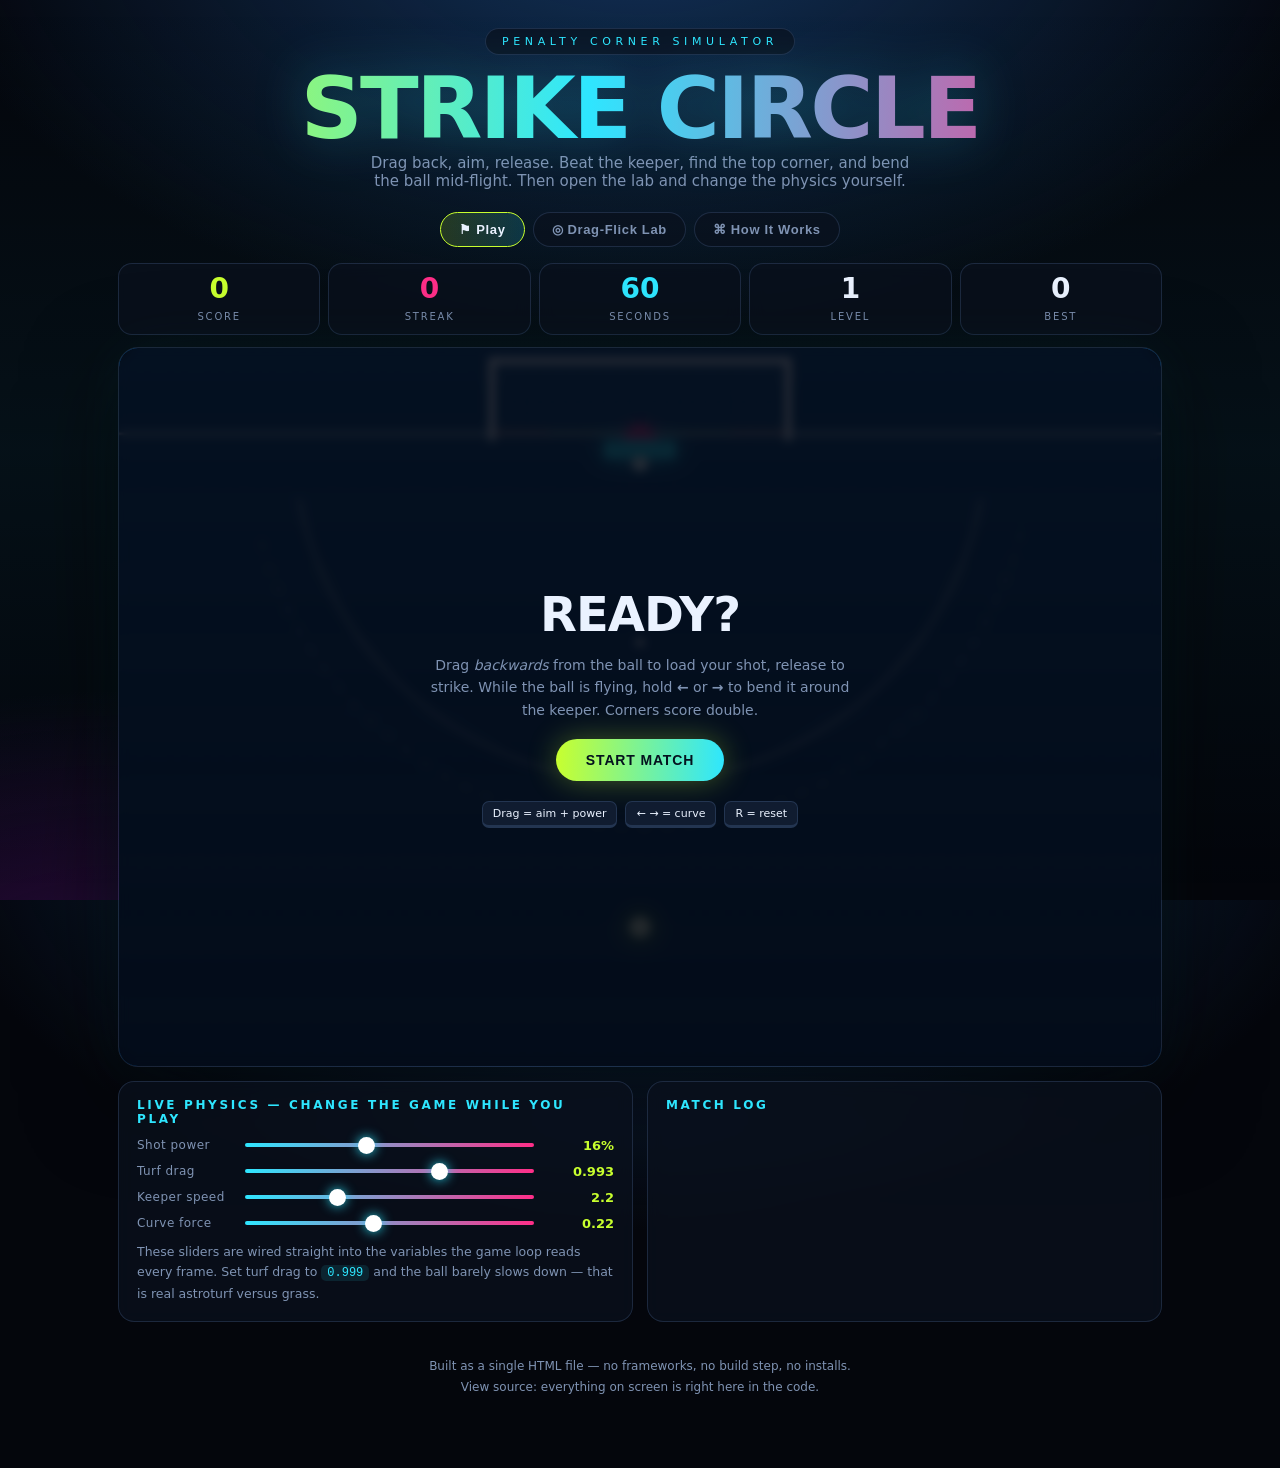
==== demos/field-hockey.html @ 07bc1e22 "Add Strike Circle: interactive field hockey demo (single HTML file) A self-contained, dependency-fre" ====
<!DOCTYPE html>
<html lang="en-ZA">
<head>
<meta charset="utf-8" />
<meta name="viewport" content="width=device-width, initial-scale=1" />
<title>STRIKE CIRCLE — Field Hockey Lab</title>
<style>
/* ============================================================
   STRIKE CIRCLE — a single-file field hockey game + physics lab
   Everything (HTML / CSS / JavaScript) lives in this one file.
   Read the comments top to bottom — they explain how it works.
   ============================================================ */

:root{
  --bg:#04060c;
  --turf1:#0a2f52;
  --turf2:#0e4a7d;
  --line:rgba(255,255,255,.85);
  --lime:#c8ff2e;
  --magenta:#ff2e88;
  --cyan:#2ee6ff;
  --ink:#eaf2ff;
  --muted:#7f93b3;
  --panel:rgba(10,17,30,.72);
  --edge:rgba(140,180,255,.16);
}

*{box-sizing:border-box;margin:0;padding:0}
html,body{height:100%}
body{
  background:
    radial-gradient(1200px 700px at 50% -10%, #12325a 0%, transparent 60%),
    radial-gradient(900px 500px at 10% 110%, #2a0b3d 0%, transparent 60%),
    var(--bg);
  color:var(--ink);
  font-family:"Segoe UI",system-ui,-apple-system,Inter,Roboto,sans-serif;
  min-height:100%;
  overflow-x:hidden;
}

/* animated scanning glow across the whole page */
body::before{
  content:"";position:fixed;inset:0;pointer-events:none;z-index:0;
  background:linear-gradient(180deg,transparent 0%,rgba(46,230,255,.05) 50%,transparent 100%);
  animation:sweep 9s linear infinite;
}
@keyframes sweep{0%{transform:translateY(-100%)}100%{transform:translateY(100%)}}

.wrap{position:relative;z-index:1;max-width:1080px;margin:0 auto;padding:28px 18px 70px}

/* ---------- header ---------- */
header{text-align:center;margin-bottom:22px}
.kicker{
  font-size:11px;letter-spacing:.42em;text-transform:uppercase;color:var(--cyan);
  border:1px solid var(--edge);border-radius:99px;padding:6px 16px;display:inline-block;
  background:var(--panel);backdrop-filter:blur(6px);
}
h1{
  font-size:clamp(38px,9vw,86px);line-height:.92;margin:14px 0 6px;
  font-weight:900;letter-spacing:-.03em;
  background:linear-gradient(92deg,var(--lime),var(--cyan) 45%,var(--magenta));
  -webkit-background-clip:text;background-clip:text;color:transparent;
  filter:drop-shadow(0 0 26px rgba(46,230,255,.28));
}
.sub{color:var(--muted);font-size:15px;max-width:560px;margin:0 auto}

/* ---------- tabs ---------- */
nav{display:flex;gap:8px;justify-content:center;margin:22px 0 16px;flex-wrap:wrap}
.tab{
  background:var(--panel);border:1px solid var(--edge);color:var(--muted);
  padding:9px 18px;border-radius:99px;cursor:pointer;font-size:13px;font-weight:600;
  letter-spacing:.05em;transition:.18s;
}
.tab:hover{color:var(--ink);border-color:rgba(46,230,255,.4)}
.tab.on{background:linear-gradient(92deg,rgba(200,255,46,.16),rgba(46,230,255,.16));color:var(--ink);border-color:var(--lime)}
section.view{display:none;animation:fade .35s ease}
section.view.on{display:block}
@keyframes fade{from{opacity:0;transform:translateY(10px)}to{opacity:1;transform:none}}

/* ---------- HUD ---------- */
.hud{display:grid;grid-template-columns:repeat(5,1fr);gap:8px;margin-bottom:12px}
.stat{
  background:var(--panel);border:1px solid var(--edge);border-radius:14px;
  padding:10px 12px;text-align:center;backdrop-filter:blur(8px);
}
.stat b{display:block;font-size:clamp(18px,4vw,28px);font-weight:800;line-height:1.1}
.stat span{font-size:10px;letter-spacing:.18em;text-transform:uppercase;color:var(--muted)}
#score b{color:var(--lime)} #streak b{color:var(--magenta)} #clock b{color:var(--cyan)}

/* ---------- stage ---------- */
.stage{position:relative;border-radius:20px;overflow:hidden;border:1px solid var(--edge);
  box-shadow:0 30px 90px rgba(0,0,0,.65), 0 0 60px rgba(46,230,255,.06)}
canvas{display:block;width:100%;height:auto;background:#07203a;touch-action:none}

.overlay{
  position:absolute;inset:0;display:flex;flex-direction:column;align-items:center;justify-content:center;
  background:rgba(3,8,18,.86);backdrop-filter:blur(5px);text-align:center;padding:24px;gap:12px;
}
.overlay.hide{display:none}
.overlay h2{font-size:clamp(26px,6vw,48px);font-weight:900;letter-spacing:-.02em}
.overlay p{color:var(--muted);max-width:440px;font-size:14px;line-height:1.6}
.btn{
  margin-top:6px;background:linear-gradient(92deg,var(--lime),var(--cyan));color:#04121e;border:0;
  padding:13px 30px;border-radius:99px;font-weight:800;letter-spacing:.06em;cursor:pointer;font-size:14px;
  box-shadow:0 0 30px rgba(200,255,46,.3);transition:.18s;
}
.btn:hover{transform:translateY(-2px) scale(1.03)}
.keys{display:flex;gap:8px;flex-wrap:wrap;justify-content:center;margin-top:8px}
kbd{background:#101c30;border:1px solid var(--edge);border-bottom-width:3px;border-radius:7px;
  padding:5px 10px;font-size:11px;color:var(--ink);font-family:inherit}

/* ---------- sliders / lab ---------- */
.grid2{display:grid;grid-template-columns:1fr 1fr;gap:14px;margin-top:14px}
@media(max-width:760px){.grid2{grid-template-columns:1fr}.hud{grid-template-columns:repeat(3,1fr)}}
.card{background:var(--panel);border:1px solid var(--edge);border-radius:16px;padding:16px 18px;backdrop-filter:blur(8px)}
.card h3{font-size:12px;letter-spacing:.22em;text-transform:uppercase;color:var(--cyan);margin-bottom:12px}
.row{display:flex;align-items:center;gap:12px;margin:11px 0}
.row label{flex:0 0 96px;font-size:12px;color:var(--muted);letter-spacing:.04em}
.row output{flex:0 0 68px;text-align:right;font-weight:700;font-size:13px;color:var(--lime);font-variant-numeric:tabular-nums}
input[type=range]{flex:1;-webkit-appearance:none;appearance:none;height:4px;border-radius:99px;
  background:linear-gradient(90deg,var(--cyan),var(--magenta));outline:none}
input[type=range]::-webkit-slider-thumb{-webkit-appearance:none;width:17px;height:17px;border-radius:50%;
  background:#fff;cursor:pointer;box-shadow:0 0 12px rgba(46,230,255,.9)}
input[type=range]::-moz-range-thumb{width:17px;height:17px;border:0;border-radius:50%;background:#fff;cursor:pointer}
.readout{display:grid;grid-template-columns:1fr 1fr;gap:10px;margin-top:8px}
.readout div{background:rgba(255,255,255,.03);border-radius:10px;padding:9px 12px}
.readout small{display:block;font-size:10px;letter-spacing:.16em;text-transform:uppercase;color:var(--muted)}
.readout strong{font-size:19px;font-weight:800}
.note{font-size:12.5px;color:var(--muted);line-height:1.65;margin-top:10px}
code{background:rgba(46,230,255,.1);color:var(--cyan);padding:1px 6px;border-radius:5px;font-size:12px}
footer{text-align:center;color:var(--muted);font-size:12px;margin-top:34px;line-height:1.8}
</style>
</head>
<body>
<div class="wrap">

  <header>
    <div class="kicker">Penalty Corner Simulator</div>
    <h1>STRIKE&nbsp;CIRCLE</h1>
    <p class="sub">Drag back, aim, release. Beat the keeper, find the top corner, and bend the ball mid-flight. Then open the lab and change the physics yourself.</p>
  </header>

  <nav>
    <button class="tab on" data-view="game">⚑ Play</button>
    <button class="tab" data-view="lab">◎ Drag-Flick Lab</button>
    <button class="tab" data-view="code">⌘ How It Works</button>
  </nav>

  <!-- ============ VIEW 1: THE GAME ============ -->
  <section class="view on" id="view-game">
    <div class="hud">
      <div class="stat" id="score"><b>0</b><span>Score</span></div>
      <div class="stat" id="streak"><b>0</b><span>Streak</span></div>
      <div class="stat" id="clock"><b>60</b><span>Seconds</span></div>
      <div class="stat" id="level"><b>1</b><span>Level</span></div>
      <div class="stat" id="best"><b>0</b><span>Best</span></div>
    </div>

    <div class="stage">
      <canvas id="game" width="900" height="620"></canvas>
      <div class="overlay" id="ovl">
        <h2 id="ovlTitle">READY?</h2>
        <p id="ovlText">Drag <em>backwards</em> from the ball to load your shot, release to strike. While the ball is flying, hold <b>←</b> or <b>→</b> to bend it around the keeper. Corners score double.</p>
        <button class="btn" id="startBtn">START MATCH</button>
        <div class="keys">
          <kbd>Drag = aim + power</kbd><kbd>← →  = curve</kbd><kbd>R = reset</kbd>
        </div>
      </div>
    </div>

    <div class="grid2">
      <div class="card">
        <h3>Live Physics — change the game while you play</h3>
        <div class="row"><label>Shot power</label><input type="range" id="sPower" min="0.06" max="0.30" step="0.01" value="0.16"><output id="oPower"></output></div>
        <div class="row"><label>Turf drag</label><input type="range" id="sFric" min="0.980" max="0.999" step="0.001" value="0.993"><output id="oFric"></output></div>
        <div class="row"><label>Keeper speed</label><input type="range" id="sKeeper" min="0.5" max="6" step="0.1" value="2.2"><output id="oKeeper"></output></div>
        <div class="row"><label>Curve force</label><input type="range" id="sCurve" min="0" max="0.5" step="0.02" value="0.22"><output id="oCurve"></output></div>
        <p class="note">These sliders are wired straight into the variables the game loop reads every frame. Set turf drag to <code>0.999</code> and the ball barely slows down — that is real astroturf versus grass.</p>
      </div>
      <div class="card">
        <h3>Match Log</h3>
        <div id="log" style="font-size:12.5px;line-height:1.9;color:var(--muted);min-height:150px"></div>
      </div>
    </div>
  </section>

  <!-- ============ VIEW 2: THE LAB ============ -->
  <section class="view" id="view-lab">
    <div class="stage">
      <canvas id="lab" width="900" height="480"></canvas>
    </div>
    <div class="grid2">
      <div class="card">
        <h3>Drag-flick inputs</h3>
        <div class="row"><label>Launch speed</label><input type="range" id="lSpeed" min="4" max="26" step="0.5" value="15"><output id="oSpeed"></output></div>
        <div class="row"><label>Aim angle</label><input type="range" id="lAngle" min="-38" max="38" step="1" value="-8"><output id="oAngle"></output></div>
        <div class="row"><label>Side spin</label><input type="range" id="lSpin" min="-0.35" max="0.35" step="0.01" value="0.12"><output id="oSpin"></output></div>
        <div class="row"><label>Lift</label><input type="range" id="lLift" min="0" max="100" step="1" value="55"><output id="oLift"></output></div>
        <p class="note">Spin creates the <b>Magnus effect</b>: a sideways force that grows with speed, which is why the ball bends late rather than early. The dotted line is the path the code predicts, one physics step at a time.</p>
      </div>
      <div class="card">
        <h3>Predicted outcome</h3>
        <div class="readout">
          <div><small>Ball speed</small><strong id="rKmh">—</strong></div>
          <div><small>Time to line</small><strong id="rTime">—</strong></div>
          <div><small>Bend</small><strong id="rBend">—</strong></div>
          <div><small>Verdict</small><strong id="rVerdict">—</strong></div>
        </div>
        <p class="note">Aim for the corners at pace: the keeper covers the middle, so the maths that beats them is <em>speed × distance from the keeper's reach</em>, not power alone.</p>
      </div>
    </div>
  </section>

  <!-- ============ VIEW 3: EXPLAINER ============ -->
  <section class="view" id="view-code">
    <div class="grid2">
      <div class="card">
        <h3>The game loop</h3>
        <p class="note">Every game is the same three steps, sixty times a second:<br><br>
        <code>1. read input</code> — where is the mouse, which keys are down<br>
        <code>2. update</code> — move the ball, move the keeper, check collisions<br>
        <code>3. draw</code> — wipe the canvas and paint everything in its new position<br><br>
        <code>requestAnimationFrame(loop)</code> at the bottom of the function asks the browser to run it again on the next screen refresh. That single line is what makes it a game rather than a picture.</p>
      </div>
      <div class="card">
        <h3>How the ball moves</h3>
        <p class="note">The ball stores a position (<code>x, y</code>) and a velocity (<code>vx, vy</code>). Each frame:<br><br>
        <code>x += vx</code> and <code>y += vy</code> move it,<br>
        <code>vx *= friction</code> slows it down,<br>
        <code>vx += curve</code> bends it while you hold an arrow key.<br><br>
        That is genuinely all of it. Real physics engines are this same idea repeated with more forces.</p>
      </div>
      <div class="card">
        <h3>Collisions, cheaply</h3>
        <p class="note">The keeper is a rectangle, the ball is a circle. To test a hit, find the closest point on the rectangle to the ball's centre, then check whether it is nearer than the ball's radius. Two lines of <code>Math.max</code>/<code>Math.min</code> and one distance check — no library required.</p>
      </div>
      <div class="card">
        <h3>Make it yours</h3>
        <p class="note">Open this file in any editor and hunt for the <code>CFG</code> object near the top of the script. Change <code>GOAL_W</code> to widen the goal, add a third defender in <code>spawnDefenders()</code>, or set <code>shake</code> higher on a goal for more drama. Save, refresh, see what breaks — breaking it and fixing it is the whole job.</p>
      </div>
    </div>
  </section>

  <footer>
    Built as a single HTML file — no frameworks, no build step, no installs.<br>
    View source: everything on screen is right here in the code.
  </footer>
</div>

<script>
/* ================================================================
   SECTION 0 — Tabs
   ================================================================ */
document.querySelectorAll('.tab').forEach(function(t){
  t.addEventListener('click', function(){
    document.querySelectorAll('.tab').forEach(function(x){x.classList.remove('on');});
    document.querySelectorAll('.view').forEach(function(x){x.classList.remove('on');});
    t.classList.add('on');
    document.getElementById('view-' + t.dataset.view).classList.add('on');
  });
});

/* ================================================================
   SECTION 1 — Sound. Tiny WebAudio helpers, no files needed.
   ================================================================ */
var AC = null;
function audio(){ if(!AC){ AC = new (window.AudioContext||window.webkitAudioContext)(); } return AC; }
function tone(freq, dur, type, vol){
  try{
    var c = audio(), o = c.createOscillator(), g = c.createGain();
    o.type = type || 'sine'; o.frequency.value = freq;
    g.gain.setValueAtTime(vol || 0.14, c.currentTime);
    g.gain.exponentialRampToValueAtTime(0.001, c.currentTime + dur);
    o.connect(g); g.connect(c.destination); o.start(); o.stop(c.currentTime + dur);
  }catch(e){}
}
function noise(dur, vol){
  try{
    var c = audio(), n = c.sampleRate * dur, buf = c.createBuffer(1, n, c.sampleRate), d = buf.getChannelData(0);
    for(var i=0;i<n;i++){ d[i] = (Math.random()*2-1) * (1 - i/n); }
    var s = c.createBufferSource(); s.buffer = buf;
    var g = c.createGain(); g.gain.value = vol || 0.2;
    s.connect(g); g.connect(c.destination); s.start();
  }catch(e){}
}
function sfxHit(){ tone(220, .09, 'square', .10); noise(.06, .12); }
function sfxGoal(){ tone(660,.09,'square',.12); setTimeout(function(){tone(880,.10,'square',.12);},80);
                    setTimeout(function(){tone(1320,.28,'sawtooth',.10);},170); noise(.7,.10); }
function sfxSave(){ tone(110,.22,'sawtooth',.14); noise(.15,.16); }

/* ================================================================
   SECTION 2 — The game
   ================================================================ */
var cv  = document.getElementById('game');
var ctx = cv.getContext('2d');
var W = cv.width, H = cv.height;

// CFG holds every "magic number". Tweak these to change the feel.
var CFG = {
  GOAL_W: 250,        // width of the goal mouth in pixels
  GOAL_Y: 74,         // how far down the canvas the goal line sits
  BALL_R: 9,
  POWER: 0.16,        // drag distance -> speed multiplier
  FRICTION: 0.993,    // 1 = ice, 0.9 = deep mud
  KEEPER_SPEED: 2.2,
  CURVE: 0.22,        // sideways force per frame while an arrow is held
  MAX_PULL: 190,      // longest useful drag
  SPOT: {x: 450, y: 500}
};

var goalL = W/2 - CFG.GOAL_W/2;
var goalR = W/2 + CFG.GOAL_W/2;

var ball, keeper, defenders, particles, trail;
var score = 0, streak = 0, best = 0, level = 1, goals = 0, shots = 0;
var timeLeft = 60, running = false, dragging = false, aim = {x:0,y:0};
var shake = 0, flash = 0, resolving = false, curveLeft = 0;
var keys = {};

try{ best = parseInt(localStorage.getItem('strikeCircleBest') || '0', 10) || 0; }catch(e){ best = 0; }
document.querySelector('#best b').textContent = best;

function resetBall(){
  ball = { x: CFG.SPOT.x, y: CFG.SPOT.y, vx: 0, vy: 0, live: false };
  curveLeft = 100;              // "curve fuel" — one bend per shot
  trail = [];
  resolving = false;
  if(typeof spawnDefenders === 'function'){ spawnDefenders(); }  // send the runners back to the line
}

function spawnDefenders(){
  // one runner per level, capped at four, starting on the goal line
  defenders = [];
  var n = Math.min(1 + Math.floor((level - 1) / 2), 4);
  for(var i = 0; i < n; i++){
    var t = (i + 1) / (n + 1);
    defenders.push({ x: goalL + (goalR - goalL) * t, y: CFG.GOAL_Y + 6, r: 13, speed: 1.5 + level * 0.25 });
  }
}

function newGame(){
  score = 0; streak = 0; level = 1; goals = 0; shots = 0; timeLeft = 60;
  running = true;
  keeper = { x: W/2, y: CFG.GOAL_Y + 14, w: 62, h: 15, dir: 1 };
  spawnDefenders(); resetBall(); particles = [];
  document.getElementById('log').innerHTML = '';
  document.getElementById('ovl').classList.add('hide');
  updateHUD();
}

function updateHUD(){
  document.querySelector('#score b').textContent  = score;
  document.querySelector('#streak b').textContent = streak;
  document.querySelector('#clock b').textContent  = Math.max(0, Math.ceil(timeLeft));
  document.querySelector('#level b').textContent  = level;
  document.querySelector('#best b').textContent   = best;
}

function log(msg, colour){
  var el = document.getElementById('log');
  var line = document.createElement('div');
  line.innerHTML = '<span style="color:' + colour + '">&#9679;</span> ' + msg;
  el.prepend(line);
  while(el.children.length > 8){ el.removeChild(el.lastChild); }
}

/* ---------- input: pointer (mouse + touch) ---------- */
function pointerPos(e){
  var r = cv.getBoundingClientRect();
  return { x: (e.clientX - r.left) * (W / r.width), y: (e.clientY - r.top) * (H / r.height) };
}
cv.addEventListener('pointerdown', function(e){
  if(!running || ball.live || resolving) return;
  var p = pointerPos(e);
  if(Math.hypot(p.x - ball.x, p.y - ball.y) < 120){ dragging = true; aim = p; cv.setPointerCapture(e.pointerId); }
});
cv.addEventListener('pointermove', function(e){ if(dragging){ aim = pointerPos(e); } });
cv.addEventListener('pointerup', function(){
  if(!dragging) return;
  dragging = false;
  // slingshot: pull back from the ball, the shot fires the opposite way
  var dx = ball.x - aim.x, dy = ball.y - aim.y;
  var dist = Math.min(Math.hypot(dx, dy), CFG.MAX_PULL);
  if(dist < 14) return;                      // ignore a nervous tap
  var a = Math.atan2(dy, dx);
  ball.vx = Math.cos(a) * dist * CFG.POWER * 6;
  ball.vy = Math.sin(a) * dist * CFG.POWER * 6;
  ball.live = true; shots++;
  sfxHit();
});
window.addEventListener('keydown', function(e){
  keys[e.key] = true;
  if(e.key === 'r' || e.key === 'R'){ if(running){ resetBall(); } }
  if(e.key === ' ' ){ e.preventDefault(); }
});
window.addEventListener('keyup', function(e){ keys[e.key] = false; });

/* ---------- outcomes ---------- */
function burst(x, y, colour, n){
  for(var i = 0; i < n; i++){
    var a = Math.random() * Math.PI * 2, s = Math.random() * 7 + 1.5;
    particles.push({ x:x, y:y, vx:Math.cos(a)*s, vy:Math.sin(a)*s, life:1, c:colour });
  }
}

function scoreGoal(){
  resolving = true;
  var corner = (ball.x < goalL + 46 || ball.x > goalR - 46);
  streak++;
  var pts = (corner ? 200 : 100) * Math.min(streak, 5);
  score += pts; goals++;
  if(score > best){ best = score; try{ localStorage.setItem('strikeCircleBest', String(best)); }catch(e){} }
  if(goals % 3 === 0){ level++; spawnDefenders(); log('Level ' + level + ' — defence steps up', 'var(--cyan)'); }
  burst(ball.x, CFG.GOAL_Y, corner ? '#ff2e88' : '#c8ff2e', corner ? 90 : 55);
  shake = corner ? 22 : 13; flash = 1;
  sfxGoal();
  log((corner ? 'TOP BIN! ' : 'GOAL! ') + '+' + pts + (streak > 1 ? '  (x' + Math.min(streak,5) + ' streak)' : ''), 'var(--lime)');
  updateHUD();
  setTimeout(resetBall, 700);
}

function saved(who){
  resolving = true; streak = 0;
  burst(ball.x, ball.y, '#7f93b3', 22);
  shake = 7; sfxSave();
  log(who + ' — streak reset', 'var(--magenta)');
  updateHUD();
  setTimeout(resetBall, 600);
}

/* ---------- collision helper: circle vs rectangle ---------- */
function hitsRect(cx, cy, r, rx, ry, rw, rh){
  var nx = Math.max(rx, Math.min(cx, rx + rw));   // closest x on the rectangle
  var ny = Math.max(ry, Math.min(cy, ry + rh));   // closest y on the rectangle
  return Math.hypot(cx - nx, cy - ny) < r;
}

/* ---------- update: one physics step ---------- */
function update(dt){
  if(!running) return;

  timeLeft -= dt;
  if(timeLeft <= 0){ endGame(); return; }
  if(Math.abs(timeLeft * 10 % 10) < 1) updateHUD();

  // keeper slides toward the ball, but is never quite quick enough
  var target = ball.live ? ball.x : W/2 + Math.sin(Date.now()/700) * 60;
  target = Math.max(goalL + keeper.w/2, Math.min(goalR - keeper.w/2, target));
  var diff = target - keeper.x;
  keeper.x += Math.max(-CFG.KEEPER_SPEED, Math.min(CFG.KEEPER_SPEED, diff * 0.12 + Math.sign(diff) * 0.6));

  if(!ball.live) return;

  // curve: hold an arrow key while the ball is flying
  if(curveLeft > 0){
    if(keys.ArrowLeft || keys.a){  ball.vx -= CFG.CURVE; curveLeft -= 2.2; }
    if(keys.ArrowRight || keys.d){ ball.vx += CFG.CURVE; curveLeft -= 2.2; }
  }

  ball.x += ball.vx;
  ball.y += ball.vy;
  ball.vx *= CFG.FRICTION;
  ball.vy *= CFG.FRICTION;

  trail.push({x:ball.x, y:ball.y});
  if(trail.length > 26) trail.shift();

  // side walls bounce
  if(ball.x < CFG.BALL_R){ ball.x = CFG.BALL_R; ball.vx *= -0.7; }
  if(ball.x > W - CFG.BALL_R){ ball.x = W - CFG.BALL_R; ball.vx *= -0.7; }

  if(resolving) return;

  // defenders charge the ball
  for(var i = 0; i < defenders.length; i++){
    var d = defenders[i];
    var a = Math.atan2(ball.y - d.y, ball.x - d.x);
    d.x += Math.cos(a) * d.speed; d.y += Math.sin(a) * d.speed;
    if(Math.hypot(d.x - ball.x, d.y - ball.y) < d.r + CFG.BALL_R){ saved('Blocked by the runner'); return; }
  }

  // keeper save
  if(hitsRect(ball.x, ball.y, CFG.BALL_R, keeper.x - keeper.w/2, keeper.y - keeper.h/2, keeper.w, keeper.h)){
    saved('Keeper stands it up'); return;
  }

  // over the line?
  if(ball.y - CFG.BALL_R < CFG.GOAL_Y){
    if(ball.x > goalL && ball.x < goalR){ scoreGoal(); }
    else { saved('Wide of the post'); }
    return;
  }

  // ran out of legs, or dribbled off the bottom
  if(Math.hypot(ball.vx, ball.vy) < 0.35 || ball.y > H + 30){ saved('Shot ran out of pace'); }
}

function endGame(){
  running = false;
  var acc = shots ? Math.round(goals / shots * 100) : 0;
  document.getElementById('ovlTitle').textContent = 'FULL TIME — ' + score;
  document.getElementById('ovlText').innerHTML =
    goals + ' goals from ' + shots + ' shots (' + acc + '% conversion). Personal best: <b>' + best + '</b>.';
  document.getElementById('startBtn').textContent = 'PLAY AGAIN';
  document.getElementById('ovl').classList.remove('hide');
}

/* ---------- draw ---------- */
function drawField(){
  var g = ctx.createLinearGradient(0, 0, 0, H);
  g.addColorStop(0, '#0e4a7d'); g.addColorStop(1, '#082a4c');
  ctx.fillStyle = g; ctx.fillRect(0, 0, W, H);

  // mown stripes
  ctx.fillStyle = 'rgba(255,255,255,.022)';
  for(var y = 0; y < H; y += 62){ ctx.fillRect(0, y, W, 31); }

  ctx.strokeStyle = 'rgba(255,255,255,.75)'; ctx.lineWidth = 2.5;
  ctx.beginPath(); ctx.moveTo(0, CFG.GOAL_Y); ctx.lineTo(W, CFG.GOAL_Y); ctx.stroke();   // back line

  // the shooting circle (the "D")
  ctx.beginPath();
  ctx.arc(W/2, CFG.GOAL_Y, 300, 0.06 * Math.PI, 0.94 * Math.PI);
  ctx.setLineDash([]); ctx.lineWidth = 2; ctx.strokeStyle = 'rgba(255,255,255,.6)'; ctx.stroke();
  ctx.beginPath();
  ctx.arc(W/2, CFG.GOAL_Y, 340, 0.08 * Math.PI, 0.92 * Math.PI);
  ctx.setLineDash([9, 11]); ctx.strokeStyle = 'rgba(255,255,255,.32)'; ctx.stroke();
  ctx.setLineDash([]);

  // penalty spot
  ctx.fillStyle = 'rgba(255,255,255,.8)';
  ctx.beginPath(); ctx.arc(W/2, CFG.GOAL_Y + 180, 4, 0, 7); ctx.fill();
}

function drawGoal(){
  // net
  ctx.save();
  ctx.strokeStyle = 'rgba(220,240,255,.22)'; ctx.lineWidth = 1;
  for(var x = goalL; x <= goalR; x += 11){ ctx.beginPath(); ctx.moveTo(x, 8); ctx.lineTo(x, CFG.GOAL_Y); ctx.stroke(); }
  for(var y = 8; y <= CFG.GOAL_Y; y += 11){ ctx.beginPath(); ctx.moveTo(goalL, y); ctx.lineTo(goalR, y); ctx.stroke(); }
  ctx.restore();

  // corner bonus zones
  ctx.fillStyle = 'rgba(255,46,136,.16)';
  ctx.fillRect(goalL, CFG.GOAL_Y - 4, 46, 6);
  ctx.fillRect(goalR - 46, CFG.GOAL_Y - 4, 46, 6);

  // posts + backboard
  ctx.fillStyle = '#f2f7ff';
  ctx.fillRect(goalL - 6, 8, 6, CFG.GOAL_Y - 2);
  ctx.fillRect(goalR, 8, 6, CFG.GOAL_Y - 2);
  ctx.fillRect(goalL - 6, 8, (goalR - goalL) + 12, 6);
  ctx.fillStyle = 'rgba(200,255,46,.14)';
  ctx.fillRect(goalL, CFG.GOAL_Y - 3, goalR - goalL, 3);
}

function drawKeeper(){
  ctx.save();
  ctx.shadowColor = '#2ee6ff'; ctx.shadowBlur = 18;
  ctx.fillStyle = '#2ee6ff';
  ctx.fillRect(keeper.x - keeper.w/2, keeper.y - keeper.h/2, keeper.w, keeper.h);
  ctx.restore();
  ctx.fillStyle = '#dff9ff';
  ctx.beginPath(); ctx.arc(keeper.x, keeper.y + 12, 7, 0, 7); ctx.fill();
}

function drawDefenders(){
  for(var i = 0; i < defenders.length; i++){
    var d = defenders[i];
    ctx.save();
    ctx.shadowColor = '#ff2e88'; ctx.shadowBlur = 14;
    ctx.fillStyle = '#ff2e88';
    ctx.beginPath(); ctx.arc(d.x, d.y, d.r, 0, 7); ctx.fill();
    ctx.restore();
    ctx.strokeStyle = 'rgba(255,255,255,.55)'; ctx.lineWidth = 2;
    ctx.beginPath(); ctx.moveTo(d.x + 6, d.y + 4); ctx.lineTo(d.x + 15, d.y + 15); ctx.stroke();  // the stick
  }
}

function drawBall(){
  // motion trail
  for(var i = 0; i < trail.length; i++){
    var t = i / trail.length;
    ctx.fillStyle = 'rgba(200,255,46,' + (t * 0.4) + ')';
    ctx.beginPath(); ctx.arc(trail[i].x, trail[i].y, CFG.BALL_R * t * 0.9, 0, 7); ctx.fill();
  }
  ctx.save();
  ctx.shadowColor = '#c8ff2e'; ctx.shadowBlur = 22;
  ctx.fillStyle = '#f6ffd9';
  ctx.beginPath(); ctx.arc(ball.x, ball.y, CFG.BALL_R, 0, 7); ctx.fill();
  ctx.restore();
  ctx.strokeStyle = 'rgba(20,40,10,.5)'; ctx.lineWidth = 1.2;
  ctx.beginPath(); ctx.arc(ball.x, ball.y, CFG.BALL_R * .55, 0, 7); ctx.stroke();

  // curve fuel bar, drawn on the ball while it flies
  if(ball.live && curveLeft > 0){
    ctx.fillStyle = 'rgba(46,230,255,.85)';
    ctx.fillRect(ball.x - 16, ball.y + 15, 32 * (curveLeft/100), 3);
  }
}

function drawAim(){
  if(!dragging) return;
  var dx = ball.x - aim.x, dy = ball.y - aim.y;
  var dist = Math.min(Math.hypot(dx, dy), CFG.MAX_PULL);
  var a = Math.atan2(dy, dx);
  var power = dist / CFG.MAX_PULL;

  // predicted path — the same maths the update step will run
  var px = ball.x, py = ball.y;
  var pvx = Math.cos(a) * dist * CFG.POWER * 6, pvy = Math.sin(a) * dist * CFG.POWER * 6;
  ctx.setLineDash([2, 9]); ctx.lineWidth = 2.5;
  ctx.strokeStyle = 'rgba(255,255,255,' + (0.25 + power * 0.5) + ')';
  ctx.beginPath(); ctx.moveTo(px, py);
  for(var s = 0; s < 70; s++){
    px += pvx; py += pvy; pvx *= CFG.FRICTION; pvy *= CFG.FRICTION;
    ctx.lineTo(px, py);
    if(py < CFG.GOAL_Y) break;
  }
  ctx.stroke(); ctx.setLineDash([]);

  // the pull-back band
  ctx.strokeStyle = 'rgba(255,46,136,.85)'; ctx.lineWidth = 3;
  ctx.beginPath(); ctx.moveTo(ball.x, ball.y);
  ctx.lineTo(ball.x - Math.cos(a) * dist, ball.y - Math.sin(a) * dist); ctx.stroke();

  // power arc around the ball
  ctx.strokeStyle = power > .8 ? '#ff2e88' : '#c8ff2e'; ctx.lineWidth = 4;
  ctx.beginPath(); ctx.arc(ball.x, ball.y, 24, -Math.PI/2, -Math.PI/2 + power * Math.PI * 2); ctx.stroke();
}

function drawParticles(){
  for(var i = particles.length - 1; i >= 0; i--){
    var p = particles[i];
    p.x += p.vx; p.y += p.vy; p.vx *= .95; p.vy *= .95; p.life -= .022;
    if(p.life <= 0){ particles.splice(i, 1); continue; }
    ctx.globalAlpha = p.life; ctx.fillStyle = p.c;
    ctx.beginPath(); ctx.arc(p.x, p.y, 3.4 * p.life + 0.7, 0, 7); ctx.fill();
  }
  ctx.globalAlpha = 1;
}

/* ---------- the loop ---------- */
var last = performance.now();
function loop(now){
  var dt = Math.min((now - last) / 1000, 0.05);
  last = now;

  update(dt);

  ctx.save();
  if(shake > 0){ ctx.translate((Math.random()-.5)*shake, (Math.random()-.5)*shake); shake *= 0.88; if(shake < .3) shake = 0; }

  drawField(); drawGoal(); drawDefenders(); drawKeeper(); drawBall(); drawAim(); drawParticles();

  if(flash > 0){
    ctx.fillStyle = 'rgba(200,255,46,' + (flash * .28) + ')';
    ctx.fillRect(0, 0, W, H); flash -= .05;
  }
  ctx.restore();

  requestAnimationFrame(loop);
}

resetBall();
keeper = { x: W/2, y: CFG.GOAL_Y + 14, w: 62, h: 15, dir: 1 };
defenders = []; particles = []; spawnDefenders();
requestAnimationFrame(loop);

document.getElementById('startBtn').addEventListener('click', function(){ audio(); newGame(); });

/* ---------- live physics sliders ---------- */
function bind(id, out, key, fmt){
  var s = document.getElementById(id), o = document.getElementById(out);
  function sync(){ CFG[key] = parseFloat(s.value); o.textContent = fmt(s.value); }
  s.addEventListener('input', sync); sync();
}
bind('sPower','oPower','POWER',        function(v){ return (v*100).toFixed(0) + '%'; });
bind('sFric','oFric','FRICTION',       function(v){ return parseFloat(v).toFixed(3); });
bind('sKeeper','oKeeper','KEEPER_SPEED',function(v){ return parseFloat(v).toFixed(1); });
bind('sCurve','oCurve','CURVE',        function(v){ return parseFloat(v).toFixed(2); });

/* ================================================================
   SECTION 3 — The drag-flick lab (a pure physics sandbox)
   ================================================================ */
var lc = document.getElementById('lab'), lx = lc.getContext('2d');
var LW = lc.width, LH = lc.height;

function labDraw(){
  var speed = +document.getElementById('lSpeed').value;
  var angle = +document.getElementById('lAngle').value;
  var spin  = +document.getElementById('lSpin').value;
  var lift  = +document.getElementById('lLift').value;

  document.getElementById('oSpeed').textContent = speed.toFixed(1);
  document.getElementById('oAngle').textContent = angle + '°';
  document.getElementById('oSpin').textContent  = spin.toFixed(2);
  document.getElementById('oLift').textContent  = lift + '%';

  // background
  var g = lx.createLinearGradient(0, 0, 0, LH);
  g.addColorStop(0, '#0e4a7d'); g.addColorStop(1, '#071f38');
  lx.fillStyle = g; lx.fillRect(0, 0, LW, LH);
  lx.fillStyle = 'rgba(255,255,255,.02)';
  for(var y = 0; y < LH; y += 54){ lx.fillRect(0, y, LW, 27); }

  var gy = 70, gl = LW/2 - 130, gr = LW/2 + 130;
  lx.strokeStyle = 'rgba(255,255,255,.7)'; lx.lineWidth = 2;
  lx.beginPath(); lx.moveTo(0, gy); lx.lineTo(LW, gy); lx.stroke();
  lx.strokeStyle = 'rgba(220,240,255,.2)'; lx.lineWidth = 1;
  for(var x = gl; x <= gr; x += 11){ lx.beginPath(); lx.moveTo(x, 10); lx.lineTo(x, gy); lx.stroke(); }
  for(var yy = 10; yy <= gy; yy += 11){ lx.beginPath(); lx.moveTo(gl, yy); lx.lineTo(gr, yy); lx.stroke(); }
  lx.fillStyle = '#f2f7ff';
  lx.fillRect(gl - 6, 10, 6, gy - 4); lx.fillRect(gr, 10, 6, gy - 4); lx.fillRect(gl - 6, 10, (gr-gl)+12, 6);

  // keeper: parks on the middle of the goal
  var kx = LW/2, kw = 66;
  lx.save(); lx.shadowColor = '#2ee6ff'; lx.shadowBlur = 16; lx.fillStyle = '#2ee6ff';
  lx.fillRect(kx - kw/2, gy + 8, kw, 15); lx.restore();

  // simulate the flight, one step at a time
  var px = LW/2, py = LH - 60;
  var a = (angle - 90) * Math.PI / 180;
  var vx = Math.cos(a) * speed, vy = Math.sin(a) * speed;
  var pts = [], steps = 0, beat = null, crossX = null;

  while(steps < 400){
    vx += spin * (Math.abs(vy) / 22);   // Magnus: sideways force scales with speed
    vx *= 0.997; vy *= 0.997;
    px += vx; py += vy; steps++;
    pts.push({x:px, y:py});
    if(py <= gy){ crossX = px; break; }
    if(px < 0 || px > LW || py > LH) break;
  }

  // the path
  lx.setLineDash([3, 8]); lx.lineWidth = 2.5; lx.strokeStyle = 'rgba(255,255,255,.45)';
  lx.beginPath(); lx.moveTo(LW/2, LH - 60);
  for(var i = 0; i < pts.length; i++){ lx.lineTo(pts[i].x, pts[i].y); }
  lx.stroke(); lx.setLineDash([]);

  // ball ghosts along the path, brighter and higher as lift increases
  for(var j = 0; j < pts.length; j += 8){
    var t = j / Math.max(pts.length, 1);
    var r = 4 + (lift / 100) * 5 * t;
    lx.fillStyle = 'rgba(200,255,46,' + (0.18 + t * 0.55) + ')';
    lx.beginPath(); lx.arc(pts[j].x, pts[j].y, r, 0, 7); lx.fill();
  }

  // striker
  lx.save(); lx.shadowColor = '#c8ff2e'; lx.shadowBlur = 18; lx.fillStyle = '#f6ffd9';
  lx.beginPath(); lx.arc(LW/2, LH - 60, 9, 0, 7); lx.fill(); lx.restore();
  lx.fillStyle = 'rgba(255,255,255,.55)'; lx.font = '11px system-ui';
  lx.fillText('INJECTION / STRIKE POINT', LW/2 - 78, LH - 34);

  // verdict
  var kmh = (speed * 4.1).toFixed(0) + ' km/h';
  var secs = (steps / 60).toFixed(2) + ' s';
  var verdict, colour;
  if(crossX === null){ verdict = 'MISSED THE TARGET'; colour = '#7f93b3'; }
  else if(crossX < gl || crossX > gr){ verdict = 'WIDE'; colour = '#ff2e88'; }
  else if(Math.abs(crossX - kx) < kw/2 + 8 && speed < 20){ verdict = 'SAVED'; colour = '#2ee6ff'; }
  else if(crossX < gl + 45 || crossX > gr - 45){ verdict = 'TOP CORNER'; colour = '#c8ff2e'; }
  else { verdict = 'GOAL'; colour = '#c8ff2e'; }

  document.getElementById('rKmh').textContent  = kmh;
  document.getElementById('rTime').textContent = secs;
  document.getElementById('rBend').textContent = (spin === 0 ? 'straight' : (spin > 0 ? 'right ' : 'left ') + Math.abs(spin * 100).toFixed(0) + '%');
  var v = document.getElementById('rVerdict');
  v.textContent = verdict; v.style.color = colour;

  // mark where it crosses the line
  if(crossX !== null){
    lx.strokeStyle = colour; lx.lineWidth = 3;
    lx.beginPath(); lx.arc(crossX, gy, 13, 0, 7); lx.stroke();
    lx.font = 'bold 13px system-ui'; lx.fillStyle = colour;
    lx.fillText(verdict, Math.max(10, Math.min(crossX - 30, LW - 110)), gy - 22);
  }
}
['lSpeed','lAngle','lSpin','lLift'].forEach(function(id){
  document.getElementById(id).addEventListener('input', labDraw);
});
labDraw();
</script>
</body>
</html>
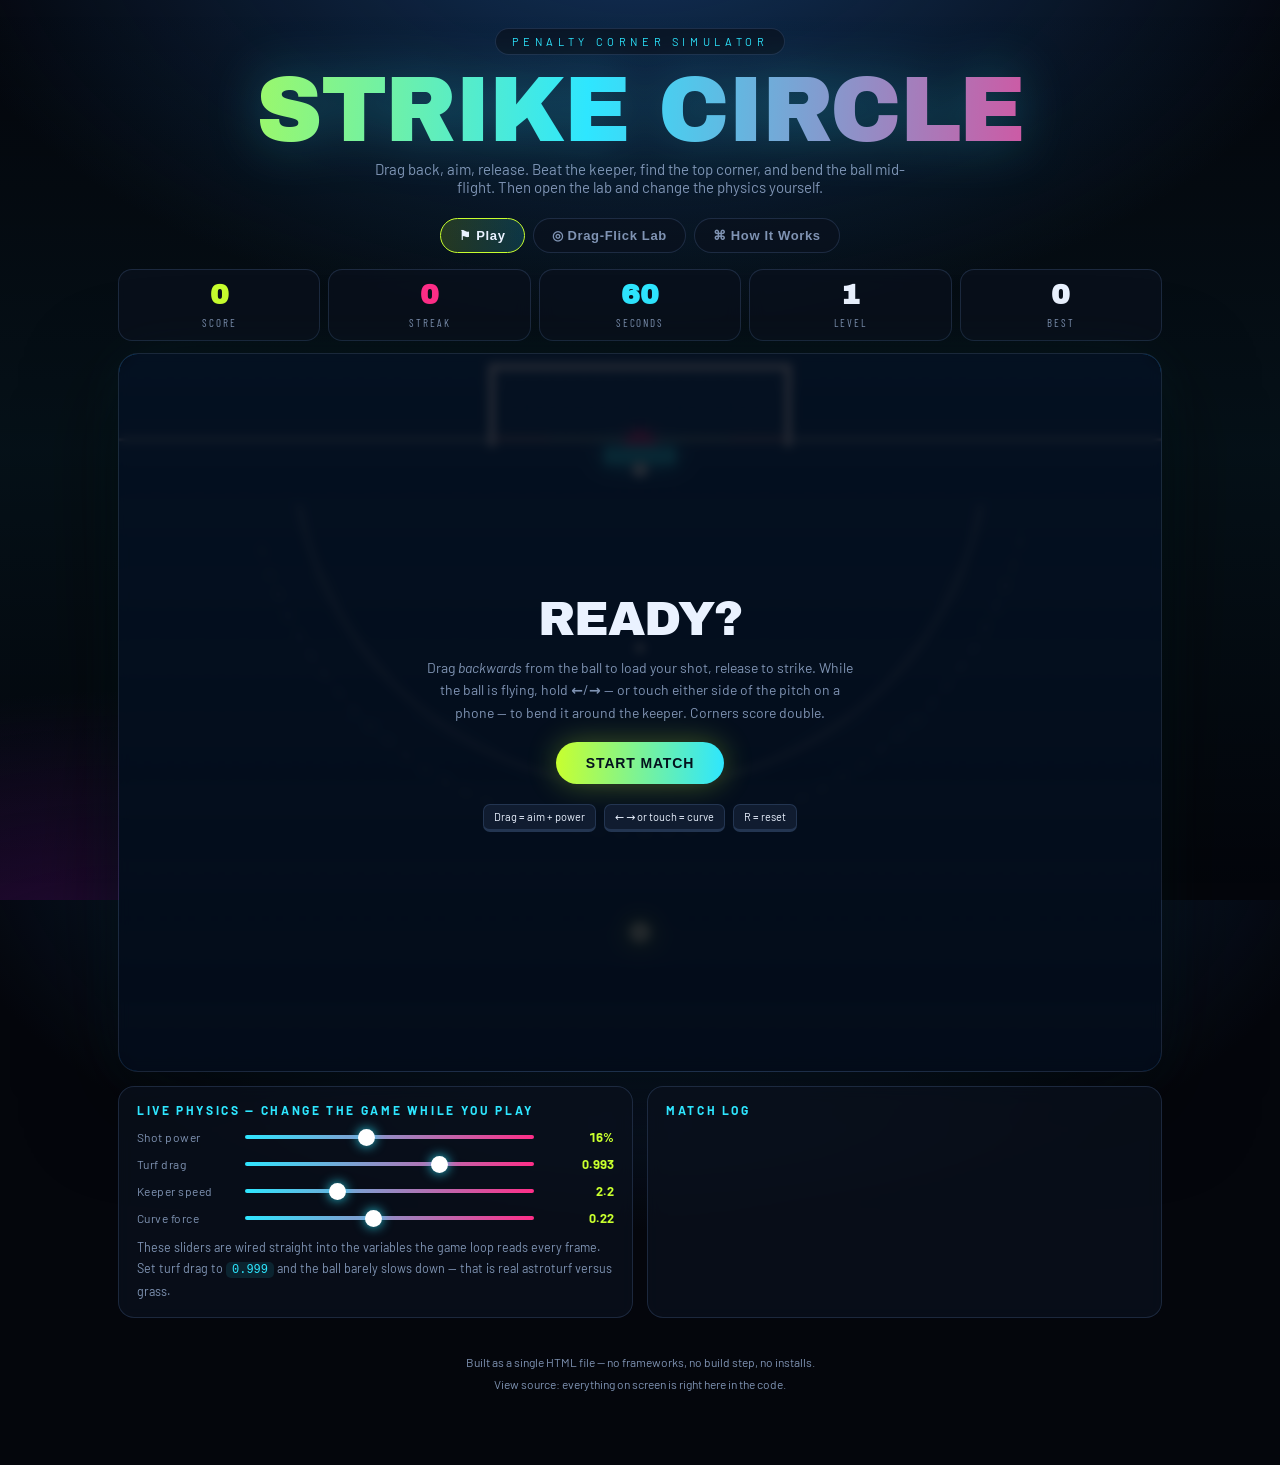
==== commit 4f7bacbc: "Strike Circle: touch controls, typography pairing, shorter title - Touching either side of the pitch" ====
--- a/demos/field-hockey.html
+++ b/demos/field-hockey.html
@@ -3,7 +3,10 @@
 <head>
 <meta charset="utf-8" />
 <meta name="viewport" content="width=device-width, initial-scale=1" />
-<title>STRIKE CIRCLE — Field Hockey Lab</title>
+<title>Strike Circle</title>
+<link rel="preconnect" href="https://fonts.googleapis.com">
+<link rel="preconnect" href="https://fonts.gstatic.com" crossorigin>
+<link rel="stylesheet" href="https://fonts.googleapis.com/css2?family=Archivo+Black&family=Barlow:wght@400;600;800&family=Barlow+Condensed:wght@600;700&display=swap">
 <style>
 /* ============================================================
    STRIKE CIRCLE — a single-file field hockey game + physics lab
@@ -33,7 +36,7 @@
     radial-gradient(900px 500px at 10% 110%, #2a0b3d 0%, transparent 60%),
     var(--bg);
   color:var(--ink);
-  font-family:"Segoe UI",system-ui,-apple-system,Inter,Roboto,sans-serif;
+  font-family:"Barlow","Segoe UI",system-ui,-apple-system,sans-serif;
   min-height:100%;
   overflow-x:hidden;
 }
@@ -56,8 +59,9 @@
   background:var(--panel);backdrop-filter:blur(6px);
 }
 h1{
-  font-size:clamp(38px,9vw,86px);line-height:.92;margin:14px 0 6px;
-  font-weight:900;letter-spacing:-.03em;
+  font-family:"Archivo Black","Barlow Condensed",Impact,sans-serif;
+  font-size:clamp(40px,10vw,92px);line-height:.9;margin:14px 0 8px;
+  font-weight:400;letter-spacing:-.02em;text-wrap:balance;
   background:linear-gradient(92deg,var(--lime),var(--cyan) 45%,var(--magenta));
   -webkit-background-clip:text;background-clip:text;color:transparent;
   filter:drop-shadow(0 0 26px rgba(46,230,255,.28));
@@ -83,8 +87,8 @@
   background:var(--panel);border:1px solid var(--edge);border-radius:14px;
   padding:10px 12px;text-align:center;backdrop-filter:blur(8px);
 }
-.stat b{display:block;font-size:clamp(18px,4vw,28px);font-weight:800;line-height:1.1}
-.stat span{font-size:10px;letter-spacing:.18em;text-transform:uppercase;color:var(--muted)}
+.stat b{display:block;font-family:"Archivo Black",sans-serif;font-size:clamp(18px,4.4vw,28px);line-height:1.1;font-variant-numeric:tabular-nums}
+.stat span{font-family:"Barlow Condensed",sans-serif;font-size:11px;letter-spacing:.18em;text-transform:uppercase;color:var(--muted)}
 #score b{color:var(--lime)} #streak b{color:var(--magenta)} #clock b{color:var(--cyan)}
 
 /* ---------- stage ---------- */
@@ -97,7 +101,7 @@
   background:rgba(3,8,18,.86);backdrop-filter:blur(5px);text-align:center;padding:24px;gap:12px;
 }
 .overlay.hide{display:none}
-.overlay h2{font-size:clamp(26px,6vw,48px);font-weight:900;letter-spacing:-.02em}
+.overlay h2{font-family:"Archivo Black",sans-serif;font-size:clamp(26px,6.5vw,48px);font-weight:400;letter-spacing:-.02em;text-wrap:balance}
 .overlay p{color:var(--muted);max-width:440px;font-size:14px;line-height:1.6}
 .btn{
   margin-top:6px;background:linear-gradient(92deg,var(--lime),var(--cyan));color:#04121e;border:0;
@@ -125,7 +129,7 @@
 .readout{display:grid;grid-template-columns:1fr 1fr;gap:10px;margin-top:8px}
 .readout div{background:rgba(255,255,255,.03);border-radius:10px;padding:9px 12px}
 .readout small{display:block;font-size:10px;letter-spacing:.16em;text-transform:uppercase;color:var(--muted)}
-.readout strong{font-size:19px;font-weight:800}
+.readout strong{font-size:20px;font-weight:800;font-variant-numeric:tabular-nums}
 .note{font-size:12.5px;color:var(--muted);line-height:1.65;margin-top:10px}
 code{background:rgba(46,230,255,.1);color:var(--cyan);padding:1px 6px;border-radius:5px;font-size:12px}
 footer{text-align:center;color:var(--muted);font-size:12px;margin-top:34px;line-height:1.8}
@@ -160,10 +164,10 @@
       <canvas id="game" width="900" height="620"></canvas>
       <div class="overlay" id="ovl">
         <h2 id="ovlTitle">READY?</h2>
-        <p id="ovlText">Drag <em>backwards</em> from the ball to load your shot, release to strike. While the ball is flying, hold <b>←</b> or <b>→</b> to bend it around the keeper. Corners score double.</p>
+        <p id="ovlText">Drag <em>backwards</em> from the ball to load your shot, release to strike. While the ball is flying, hold <b>←</b>/<b>→</b> — or touch either side of the pitch on a phone — to bend it around the keeper. Corners score double.</p>
         <button class="btn" id="startBtn">START MATCH</button>
         <div class="keys">
-          <kbd>Drag = aim + power</kbd><kbd>← →  = curve</kbd><kbd>R = reset</kbd>
+          <kbd>Drag = aim + power</kbd><kbd>← → or touch = curve</kbd><kbd>R = reset</kbd>
         </div>
       </div>
     </div>
@@ -314,7 +318,7 @@
 var ball, keeper, defenders, particles, trail;
 var score = 0, streak = 0, best = 0, level = 1, goals = 0, shots = 0;
 var timeLeft = 60, running = false, dragging = false, aim = {x:0,y:0};
-var shake = 0, flash = 0, resolving = false, curveLeft = 0;
+var shake = 0, flash = 0, resolving = false, curveLeft = 0, touchCurve = 0;
 var keys = {};
 
 try{ best = parseInt(localStorage.getItem('strikeCircleBest') || '0', 10) || 0; }catch(e){ best = 0; }
@@ -370,18 +374,23 @@
   return { x: (e.clientX - r.left) * (W / r.width), y: (e.clientY - r.top) * (H / r.height) };
 }
 cv.addEventListener('pointerdown', function(e){
-  if(!running || ball.live || resolving) return;
+  if(!running) return;
   var p = pointerPos(e);
+  // ball already flying? then a touch on either side bends it (the mobile equivalent of the arrow keys)
+  if(ball.live && !resolving){ touchCurve = p.x < ball.x ? -1 : 1; return; }
+  if(ball.live || resolving) return;
   if(Math.hypot(p.x - ball.x, p.y - ball.y) < 120){ dragging = true; aim = p; cv.setPointerCapture(e.pointerId); }
 });
 cv.addEventListener('pointermove', function(e){ if(dragging){ aim = pointerPos(e); } });
+cv.addEventListener('pointercancel', function(){ touchCurve = 0; });
 cv.addEventListener('pointerup', function(){
+  touchCurve = 0;
   if(!dragging) return;
   dragging = false;
   // slingshot: pull back from the ball, the shot fires the opposite way
   var dx = ball.x - aim.x, dy = ball.y - aim.y;
   var dist = Math.min(Math.hypot(dx, dy), CFG.MAX_PULL);
-  if(dist < 14) return;                      // ignore a nervous tap
+  if(dist < 14) return;                      // ignore a nervous tap                      // ignore a nervous tap
   var a = Math.atan2(dy, dx);
   ball.vx = Math.cos(a) * dist * CFG.POWER * 6;
   ball.vy = Math.sin(a) * dist * CFG.POWER * 6;
@@ -453,8 +462,8 @@
 
   // curve: hold an arrow key while the ball is flying
   if(curveLeft > 0){
-    if(keys.ArrowLeft || keys.a){  ball.vx -= CFG.CURVE; curveLeft -= 2.2; }
-    if(keys.ArrowRight || keys.d){ ball.vx += CFG.CURVE; curveLeft -= 2.2; }
+    if(keys.ArrowLeft  || keys.a || touchCurve === -1){ ball.vx -= CFG.CURVE; curveLeft -= 2.2; }
+    if(keys.ArrowRight || keys.d || touchCurve ===  1){ ball.vx += CFG.CURVE; curveLeft -= 2.2; }
   }
 
   ball.x += ball.vx;
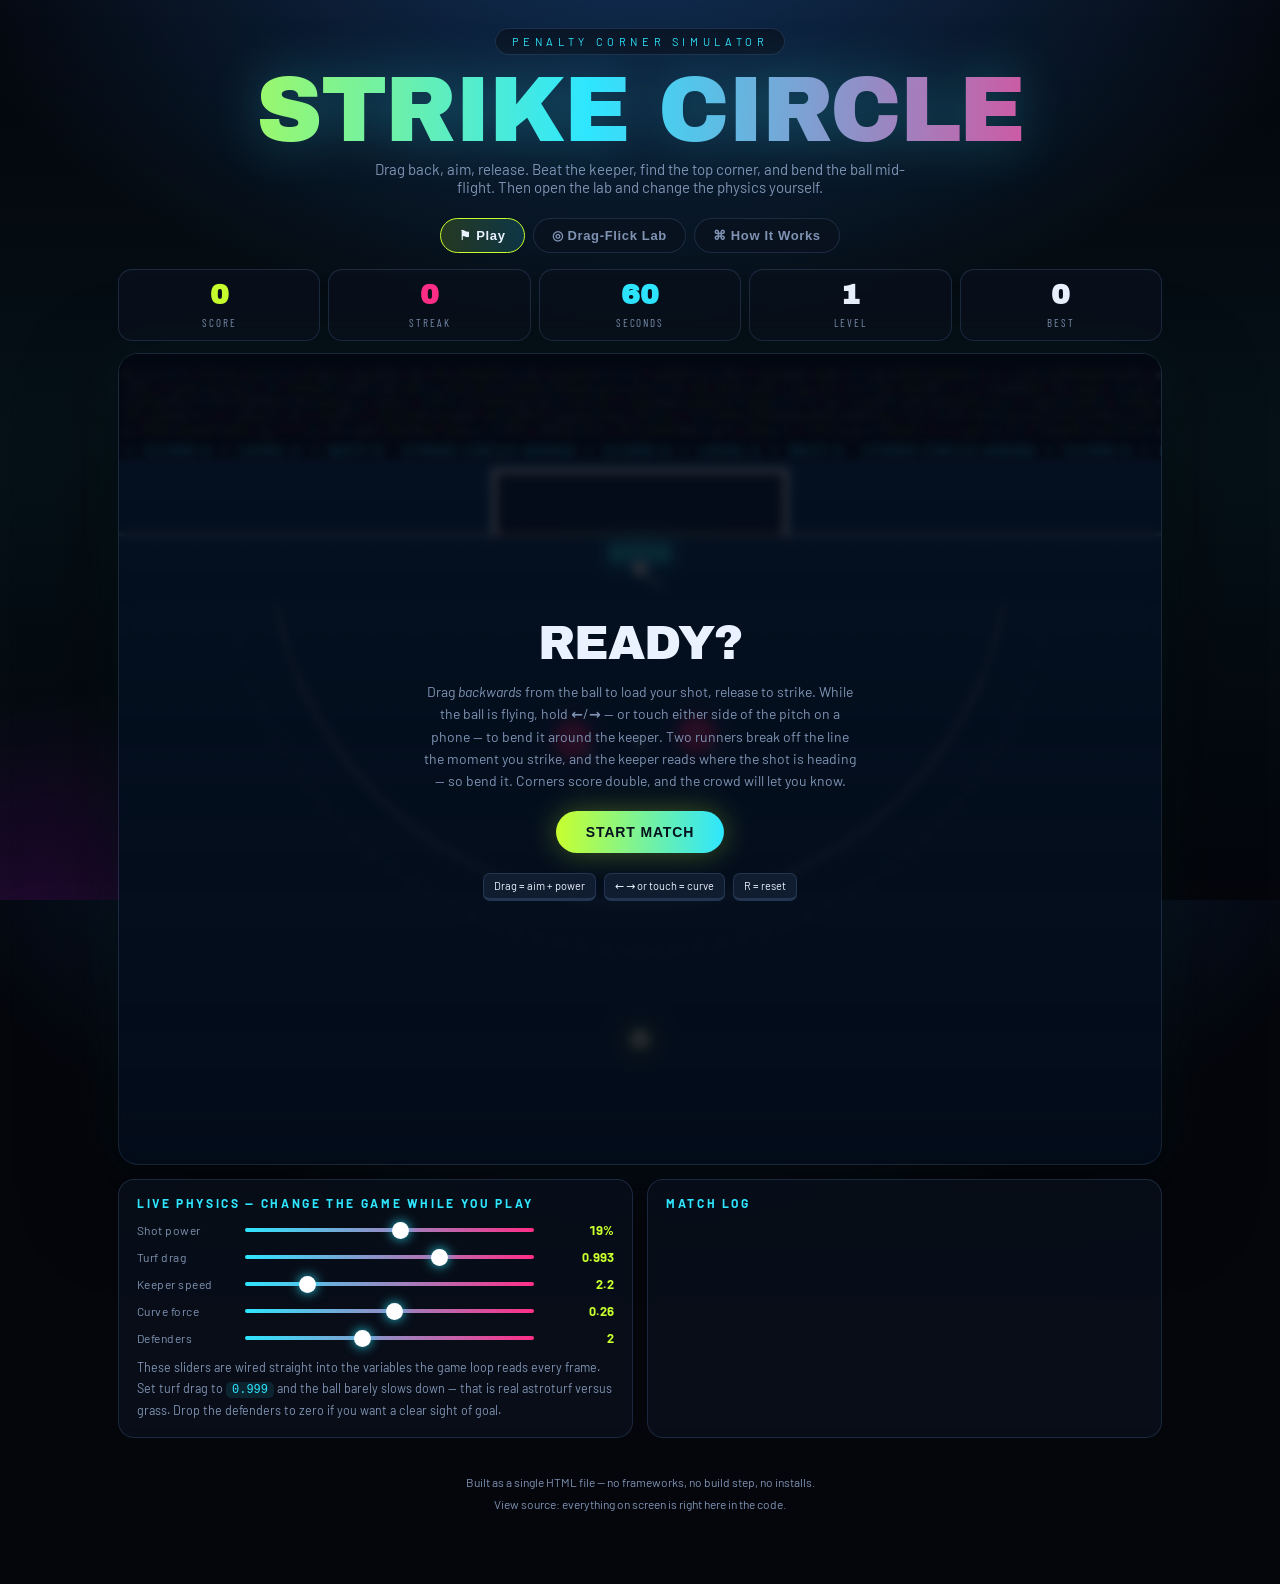
==== commit 8ad706e5: "Strike Circle: real defence, sub-stepped physics, crowd celebration The shot speed formula produced " ====
--- a/demos/field-hockey.html
+++ b/demos/field-hockey.html
@@ -89,7 +89,10 @@
 }
 .stat b{display:block;font-family:"Archivo Black",sans-serif;font-size:clamp(18px,4.4vw,28px);line-height:1.1;font-variant-numeric:tabular-nums}
 .stat span{font-family:"Barlow Condensed",sans-serif;font-size:11px;letter-spacing:.18em;text-transform:uppercase;color:var(--muted)}
-#score b{color:var(--lime)} #streak b{color:var(--magenta)} #clock b{color:var(--cyan)}
+#score b{color:var(--lime)}
+.stat.pop{animation:pop .55s cubic-bezier(.2,1.4,.4,1)}
+@keyframes pop{0%{transform:scale(1)}35%{transform:scale(1.14);box-shadow:0 0 34px rgba(200,255,46,.45)}100%{transform:scale(1)}}
+@media (prefers-reduced-motion:reduce){.stat.pop{animation:none} body::before{animation:none}} #streak b{color:var(--magenta)} #clock b{color:var(--cyan)}
 
 /* ---------- stage ---------- */
 .stage{position:relative;border-radius:20px;overflow:hidden;border:1px solid var(--edge);
@@ -161,10 +164,10 @@
     </div>
 
     <div class="stage">
-      <canvas id="game" width="900" height="620"></canvas>
+      <canvas id="game" width="900" height="700"></canvas>
       <div class="overlay" id="ovl">
         <h2 id="ovlTitle">READY?</h2>
-        <p id="ovlText">Drag <em>backwards</em> from the ball to load your shot, release to strike. While the ball is flying, hold <b>←</b>/<b>→</b> — or touch either side of the pitch on a phone — to bend it around the keeper. Corners score double.</p>
+        <p id="ovlText">Drag <em>backwards</em> from the ball to load your shot, release to strike. While the ball is flying, hold <b>←</b>/<b>→</b> — or touch either side of the pitch on a phone — to bend it around the keeper. Two runners break off the line the moment you strike, and the keeper reads where the shot is heading — so bend it. Corners score double, and the crowd will let you know.</p>
         <button class="btn" id="startBtn">START MATCH</button>
         <div class="keys">
           <kbd>Drag = aim + power</kbd><kbd>← → or touch = curve</kbd><kbd>R = reset</kbd>
@@ -175,11 +178,12 @@
     <div class="grid2">
       <div class="card">
         <h3>Live Physics — change the game while you play</h3>
-        <div class="row"><label>Shot power</label><input type="range" id="sPower" min="0.06" max="0.30" step="0.01" value="0.16"><output id="oPower"></output></div>
+        <div class="row"><label>Shot power</label><input type="range" id="sPower" min="0.06" max="0.30" step="0.01" value="0.19"><output id="oPower"></output></div>
         <div class="row"><label>Turf drag</label><input type="range" id="sFric" min="0.980" max="0.999" step="0.001" value="0.993"><output id="oFric"></output></div>
-        <div class="row"><label>Keeper speed</label><input type="range" id="sKeeper" min="0.5" max="6" step="0.1" value="2.2"><output id="oKeeper"></output></div>
-        <div class="row"><label>Curve force</label><input type="range" id="sCurve" min="0" max="0.5" step="0.02" value="0.22"><output id="oCurve"></output></div>
-        <p class="note">These sliders are wired straight into the variables the game loop reads every frame. Set turf drag to <code>0.999</code> and the ball barely slows down — that is real astroturf versus grass.</p>
+        <div class="row"><label>Keeper speed</label><input type="range" id="sKeeper" min="0.5" max="9" step="0.1" value="2.2"><output id="oKeeper"></output></div>
+        <div class="row"><label>Curve force</label><input type="range" id="sCurve" min="0" max="0.5" step="0.02" value="0.26"><output id="oCurve"></output></div>
+        <div class="row"><label>Defenders</label><input type="range" id="sDef" min="0" max="5" step="1" value="2"><output id="oDef"></output></div>
+        <p class="note">These sliders are wired straight into the variables the game loop reads every frame. Set turf drag to <code>0.999</code> and the ball barely slows down — that is real astroturf versus grass. Drop the defenders to zero if you want a clear sight of goal.</p>
       </div>
       <div class="card">
         <h3>Match Log</h3>
@@ -239,6 +243,14 @@
         <p class="note">The keeper is a rectangle, the ball is a circle. To test a hit, find the closest point on the rectangle to the ball's centre, then check whether it is nearer than the ball's radius. Two lines of <code>Math.max</code>/<code>Math.min</code> and one distance check — no library required.</p>
       </div>
       <div class="card">
+        <h3>Why fast things need small steps</h3>
+        <p class="note">A hard shot travels about 20 pixels per frame. Move it in one jump and it can start in front of the keeper and land behind them, never once overlapping — so the save never fires and the ball passes through solid objects. The fix is to move it in several small sub-steps each frame and test for a hit after every one. Real engines call this <code>continuous collision detection</code>; here it is a loop of five lines.</p>
+      </div>
+      <div class="card">
+        <h3>Defence that feels human</h3>
+        <p class="note">The keeper does not follow the ball — it runs the flight forward in its head (<code>predictCrossX</code>), adds a deliberate error, waits out a reaction time, then commits and adjusts slowly. That lag is why a late bend beats it. The runners pick a lane at the strike and charge it, steering only slightly, which leaves gaps you can see before you shoot. Perfect defenders would be easy to write and no fun at all.</p>
+      </div>
+      <div class="card">
         <h3>Make it yours</h3>
         <p class="note">Open this file in any editor and hunt for the <code>CFG</code> object near the top of the script. Change <code>GOAL_W</code> to widen the goal, add a third defender in <code>spawnDefenders()</code>, or set <code>shake</code> higher on a goal for more drama. Save, refresh, see what breaks — breaking it and fixing it is the whole job.</p>
       </div>
@@ -292,6 +304,30 @@
                     setTimeout(function(){tone(1320,.28,'sawtooth',.10);},170); noise(.7,.10); }
 function sfxSave(){ tone(110,.22,'sawtooth',.14); noise(.15,.16); }
 
+// A crowd is just filtered noise that swells and falls away. Add a wobble
+// on top and your ear hears thousands of people instead of a hiss.
+function crowdNoise(dur, freq, q, vol, wobble){
+  try{
+    var c = audio(), len = Math.floor(c.sampleRate * dur);
+    var buf = c.createBuffer(1, len, c.sampleRate), d = buf.getChannelData(0);
+    for(var i = 0; i < len; i++){
+      var t = i / len;
+      var env = Math.min(1, t * 9) * Math.pow(1 - t, 1.5);
+      d[i] = (Math.random() * 2 - 1) * env * (1 + wobble * Math.sin(t * 90));
+    }
+    var src = c.createBufferSource(); src.buffer = buf;
+    var f = c.createBiquadFilter(); f.type = 'bandpass'; f.frequency.value = freq; f.Q.value = q;
+    var g = c.createGain(); g.gain.value = vol;
+    src.connect(f); f.connect(g); g.connect(c.destination); src.start();
+  }catch(e){}
+}
+function sfxRoar(){                       // the celebration
+  crowdNoise(2.4, 780, 0.6, 0.55, 0.35);
+  tone(2100, .14, 'sine', .06);
+  setTimeout(function(){ tone(2500, .22, 'sine', .06); }, 140);
+}
+function sfxGroan(){ crowdNoise(1.0, 260, 0.9, 0.30, 0.15); }
+
 /* ================================================================
    SECTION 2 — The game
    ================================================================ */
@@ -301,15 +337,17 @@
 
 // CFG holds every "magic number". Tweak these to change the feel.
 var CFG = {
-  GOAL_W: 250,        // width of the goal mouth in pixels
-  GOAL_Y: 74,         // how far down the canvas the goal line sits
+  GOAL_W: 246,        // width of the goal mouth in pixels
+  GOAL_Y: 156,        // how far down the canvas the goal line sits
+  CROWD_H: 92,        // the stand along the top of the canvas
   BALL_R: 9,
-  POWER: 0.16,        // drag distance -> speed multiplier
+  POWER: 0.19,        // drag distance -> speed multiplier
   FRICTION: 0.993,    // 1 = ice, 0.9 = deep mud
-  KEEPER_SPEED: 2.2,
-  CURVE: 0.22,        // sideways force per frame while an arrow is held
-  MAX_PULL: 190,      // longest useful drag
-  SPOT: {x: 450, y: 500}
+  KEEPER_SPEED: 2.2,  // the keeper now reads the shot, so give yourself pace
+  CURVE: 0.26,        // sideways force per frame while an arrow is held
+  MAX_PULL: 210,      // longest useful drag
+  DEFENDERS: 2,       // runners on the line before level scaling
+  SPOT: {x: 450, y: 592}
 };
 
 var goalL = W/2 - CFG.GOAL_W/2;
@@ -319,33 +357,92 @@
 var score = 0, streak = 0, best = 0, level = 1, goals = 0, shots = 0;
 var timeLeft = 60, running = false, dragging = false, aim = {x:0,y:0};
 var shake = 0, flash = 0, resolving = false, curveLeft = 0, touchCurve = 0;
+var goalFx = null;   // holds the celebration while it plays
+var shotInit = false;
 var keys = {};
 
 try{ best = parseInt(localStorage.getItem('strikeCircleBest') || '0', 10) || 0; }catch(e){ best = 0; }
 document.querySelector('#best b').textContent = best;
+
+/* ---------- the stand: a few hundred spectators, built once ---------- */
+var CROWD = [];
+(function buildCrowd(){
+  var seed = 7;
+  function rnd(){ seed = (seed * 16807) % 2147483647; return seed / 2147483647; }
+  var shirts = ['#c8ff2e','#2ee6ff','#ff2e88','#f2f7ff','#7f93b3','#ffd166'];
+  for(var r = 0; r < 6; r++){
+    var y = 15 + r * 12;
+    for(var x = 7; x < 900; x += 10){
+      CROWD.push({ x: x + (r % 2 ? 5 : 0), y: y, p: rnd() * 6.28,
+                   c: shirts[(rnd() * shirts.length) | 0], j: 0.4 + rnd() });
+    }
+  }
+})();
+
+function drawCrowd(now, roar){
+  ctx.fillStyle = '#050a14'; ctx.fillRect(0, 0, W, CFG.CROWD_H);
+  ctx.fillStyle = 'rgba(255,255,255,.03)';
+  for(var r = 0; r < 6; r++){ ctx.fillRect(0, 10 + r * 12, W, 1); }   // terrace steps
+
+  for(var i = 0; i < CROWD.length; i++){
+    var s = CROWD[i];
+    var bob = Math.sin(now / 250 + s.p) * (1.2 + roar * 9 * s.j);     // everyone up on a goal
+    ctx.globalAlpha = 0.5 + roar * 0.5;
+    ctx.fillStyle = s.c;
+    ctx.fillRect(s.x - 2.5, s.y - bob, 5, 6);
+  }
+  ctx.globalAlpha = 1;
+
+  // camera flashes ripple through the stand while they celebrate
+  if(roar > 0.05){
+    for(var f = 0; f < 4; f++){
+      if(Math.random() < roar){
+        ctx.fillStyle = 'rgba(255,255,255,' + (0.5 * Math.random() + 0.3) + ')';
+        ctx.fillRect(Math.random() * W, Math.random() * (CFG.CROWD_H - 18), 4, 4);
+      }
+    }
+  }
+
+  // LED ribbon board along the front of the stand
+  var band = CFG.CROWD_H - 17;
+  ctx.fillStyle = '#0a1526'; ctx.fillRect(0, band, W, 17);
+  ctx.fillStyle = roar > 0.05 ? '#c8ff2e' : '#2ee6ff';
+  ctx.font = '700 12px "Barlow Condensed", system-ui, sans-serif';
+  var msg = roar > 0.05
+    ? '  GOAL!  GOAL!  GOAL!  GOAL!  '
+    : '  STRIKE CIRCLE ARENA  \u2022  SCORE ' + score + '  \u2022  LEVEL ' + level + '  \u2022  BEST ' + best + '  ';
+  var wdt = ctx.measureText(msg).width;
+  var off = (now / 14) % wdt;
+  for(var k = -1; k * wdt - off < W; k++){ ctx.fillText(msg, k * wdt - off, band + 12.5); }
+  ctx.fillStyle = 'rgba(255,255,255,.10)'; ctx.fillRect(0, band + 16, W, 2);
+}
 
 function resetBall(){
   ball = { x: CFG.SPOT.x, y: CFG.SPOT.y, vx: 0, vy: 0, live: false };
   curveLeft = 100;              // "curve fuel" — one bend per shot
   trail = [];
-  resolving = false;
+  resolving = false; shotInit = false;
   if(typeof spawnDefenders === 'function'){ spawnDefenders(); }  // send the runners back to the line
 }
 
 function spawnDefenders(){
-  // one runner per level, capped at four, starting on the goal line
+  // runners hold a line across the top of the circle and sprint at you on the strike
   defenders = [];
-  var n = Math.min(1 + Math.floor((level - 1) / 2), 4);
+  var n = Math.min(CFG.DEFENDERS + Math.floor((level - 1) / 3), 5);
+  var span = 380;
   for(var i = 0; i < n; i++){
     var t = (i + 1) / (n + 1);
-    defenders.push({ x: goalL + (goalR - goalL) * t, y: CFG.GOAL_Y + 6, r: 13, speed: 1.5 + level * 0.25 });
+    var hx = (W/2 - span/2) + span * t + (Math.random() - 0.5) * 70;   // never the same wall twice
+    defenders.push({ x: hx, home: hx, y: CFG.GOAL_Y + 175, homeY: CFG.GOAL_Y + 175,
+                     r: 15, phase: i * 1.7, a: Math.PI/2, react: 0,
+                     speed: 3.4 + level * 0.3 });
   }
 }
 
 function newGame(){
   score = 0; streak = 0; level = 1; goals = 0; shots = 0; timeLeft = 60;
   running = true;
-  keeper = { x: W/2, y: CFG.GOAL_Y + 14, w: 62, h: 15, dir: 1 };
+  keeper = { x: W/2, y: CFG.GOAL_Y + 16, w: 54, h: 16, lunge: 0, commit: W/2, err: 0, react: 0 };
   spawnDefenders(); resetBall(); particles = [];
   document.getElementById('log').innerHTML = '';
   document.getElementById('ovl').classList.add('hide');
@@ -392,8 +489,9 @@
   var dist = Math.min(Math.hypot(dx, dy), CFG.MAX_PULL);
   if(dist < 14) return;                      // ignore a nervous tap                      // ignore a nervous tap
   var a = Math.atan2(dy, dx);
-  ball.vx = Math.cos(a) * dist * CFG.POWER * 6;
-  ball.vy = Math.sin(a) * dist * CFG.POWER * 6;
+  var speed = (dist / CFG.MAX_PULL) * CFG.POWER * 100;   // full pull = POWER x 100 px per frame
+  ball.vx = Math.cos(a) * speed;
+  ball.vy = Math.sin(a) * speed;
   ball.live = true; shots++;
   sfxHit();
 });
@@ -412,6 +510,18 @@
   }
 }
 
+function confetti(n){
+  var cols = ['#c8ff2e','#2ee6ff','#ff2e88','#ffffff','#ffd166'];
+  for(var i = 0; i < n; i++){
+    particles.push({
+      x: Math.random() * W, y: Math.random() * CFG.CROWD_H,
+      vx: (Math.random() - .5) * 3.4, vy: Math.random() * 2 + 0.8,
+      life: 1, decay: 0.005, g: 0.07, spin: (Math.random() - .5) * .3, rot: Math.random() * 6.28,
+      w: 4 + Math.random() * 6, c: cols[(Math.random() * cols.length) | 0], flake: true
+    });
+  }
+}
+
 function scoreGoal(){
   resolving = true;
   var corner = (ball.x < goalL + 46 || ball.x > goalR - 46);
@@ -420,21 +530,35 @@
   score += pts; goals++;
   if(score > best){ best = score; try{ localStorage.setItem('strikeCircleBest', String(best)); }catch(e){} }
   if(goals % 3 === 0){ level++; spawnDefenders(); log('Level ' + level + ' — defence steps up', 'var(--cyan)'); }
-  burst(ball.x, CFG.GOAL_Y, corner ? '#ff2e88' : '#c8ff2e', corner ? 90 : 55);
-  shake = corner ? 22 : 13; flash = 1;
-  sfxGoal();
+  burst(ball.x, CFG.GOAL_Y, corner ? '#ff2e88' : '#c8ff2e', corner ? 110 : 70);
+  confetti(corner ? 150 : 100);
+  goalFx = { t: 2.0, x: ball.x, corner: corner, pts: pts, mult: Math.min(streak, 5) };
+  shake = corner ? 24 : 15; flash = 1;
+  sfxGoal(); setTimeout(sfxRoar, 90);
+  var card = document.getElementById('score');
+  card.classList.remove('pop'); void card.offsetWidth; card.classList.add('pop');
   log((corner ? 'TOP BIN! ' : 'GOAL! ') + '+' + pts + (streak > 1 ? '  (x' + Math.min(streak,5) + ' streak)' : ''), 'var(--lime)');
   updateHUD();
-  setTimeout(resetBall, 700);
+  setTimeout(resetBall, 1400);   // let the crowd enjoy it
 }
 
 function saved(who){
   resolving = true; streak = 0;
   burst(ball.x, ball.y, '#7f93b3', 22);
-  shake = 7; sfxSave();
+  shake = 7; sfxSave(); sfxGroan();
   log(who + ' — streak reset', 'var(--magenta)');
   updateHUD();
   setTimeout(resetBall, 600);
+}
+
+/* ---------- where will this shot cross the line? (the keeper's brain) ---------- */
+function predictCrossX(){
+  var px = ball.x, py = ball.y, pvx = ball.vx, pvy = ball.vy, i = 0;
+  if(pvy >= -0.05) return W/2;                    // not travelling goalward
+  while(py > CFG.GOAL_Y && i < 300){
+    px += pvx; py += pvy; pvx *= CFG.FRICTION; pvy *= CFG.FRICTION; i++;
+  }
+  return px;
 }
 
 /* ---------- collision helper: circle vs rectangle ---------- */
@@ -452,11 +576,41 @@
   if(timeLeft <= 0){ endGame(); return; }
   if(Math.abs(timeLeft * 10 % 10) < 1) updateHUD();
 
-  // keeper slides toward the ball, but is never quite quick enough
-  var target = ball.live ? ball.x : W/2 + Math.sin(Date.now()/700) * 60;
+  // the moment of the strike: keeper picks a spot, runners pick a line
+  if(ball.live && !shotInit){
+    shotInit = true;
+    keeper.err = (Math.random() - 0.5) * 40;   // keepers misread shots too
+    keeper.commit = keeper.x;
+    keeper.react = 0.22;                       // reaction time, in seconds
+    for(var q = 0; q < defenders.length; q++){
+      var dq = defenders[q];
+      // each runner charges its own lane, fanning outward from where it stood.
+      // They are obstacles to shoot around, not heat-seekers.
+      // straight down their own lane, with a slight lean — a moving wall with gaps in it
+      dq.a = Math.PI/2 + (Math.random() - 0.5) * 0.3;
+      dq.react = 0.05 + Math.random() * 0.10;            // a beat to read the strike
+    }
+  }
+
+  // keeper: commits to where the shot is heading, then adjusts slowly
+  var target;
+  if(ball.live){
+    if(keeper.react > 0){ keeper.react -= dt; }
+    else { keeper.commit += (predictCrossX() + keeper.err - keeper.commit) * 0.05; }
+    target = keeper.commit;
+  } else {
+    target = W/2 + Math.sin(Date.now()/700) * 55;
+    keeper.commit = keeper.x;
+  }
   target = Math.max(goalL + keeper.w/2, Math.min(goalR - keeper.w/2, target));
+  var kSpeed = CFG.KEEPER_SPEED + level * 0.22;
   var diff = target - keeper.x;
-  keeper.x += Math.max(-CFG.KEEPER_SPEED, Math.min(CFG.KEEPER_SPEED, diff * 0.12 + Math.sign(diff) * 0.6));
+  keeper.x += Math.max(-kSpeed, Math.min(kSpeed, diff * 0.18 + Math.sign(diff) * 0.5));
+
+  // late lunge: the pad stretches toward the ball once it is close
+  var want = 0;
+  if(ball.live && ball.y < CFG.GOAL_Y + 85){ want = Math.max(-18, Math.min(18, ball.x - keeper.x)); }
+  keeper.lunge += (want - keeper.lunge) * 0.22;
 
   if(!ball.live) return;
 
@@ -466,39 +620,57 @@
     if(keys.ArrowRight || keys.d || touchCurve ===  1){ ball.vx += CFG.CURVE; curveLeft -= 2.2; }
   }
 
-  ball.x += ball.vx;
-  ball.y += ball.vy;
+  // defenders break out on the line they picked at the strike
+  for(var i = 0; i < defenders.length; i++){
+    var d = defenders[i];
+    if(d.react > 0){ d.react -= dt; continue; }
+    var toBall = Math.atan2(ball.y - d.y, ball.x - d.x);
+    var turn = Math.atan2(Math.sin(toBall - d.a), Math.cos(toBall - d.a));
+    d.a += turn * 0.004;                     // a nudge toward the ball, nothing more
+    d.x += Math.cos(d.a) * d.speed; d.y += Math.sin(d.a) * d.speed;
+  }
+
+  // A hard shot covers 20+ pixels in a frame. Move it in one jump and it can
+  // pass clean through a keeper without ever touching them, so walk it there
+  // a few pixels at a time and test for a hit at every step.
+  var frameSpeed = Math.hypot(ball.vx, ball.vy);
+  var steps = Math.max(1, Math.ceil(frameSpeed / 4));
+  var sx = ball.vx / steps, sy = ball.vy / steps;
+
+  for(var st = 0; st < steps; st++){
+    ball.x += sx; ball.y += sy;
+
+    // side walls bounce
+    if(ball.x < CFG.BALL_R){ ball.x = CFG.BALL_R; ball.vx *= -0.7; sx = -sx * 0.7; }
+    if(ball.x > W - CFG.BALL_R){ ball.x = W - CFG.BALL_R; ball.vx *= -0.7; sx = -sx * 0.7; }
+
+    if(resolving) return;
+
+    // a runner in the way
+    for(var j = 0; j < defenders.length; j++){
+      var dd = defenders[j];
+      if(Math.hypot(dd.x - ball.x, dd.y - ball.y) < 9 + CFG.BALL_R){ saved('Blocked by the runner'); return; }
+    }
+
+    // keeper save — the hitbox grows on the side the keeper is stretching to
+    var kx0 = keeper.x - keeper.w/2 + Math.min(0, keeper.lunge);
+    var kw  = keeper.w + Math.abs(keeper.lunge);
+    if(hitsRect(ball.x, ball.y, CFG.BALL_R, kx0, keeper.y - keeper.h/2, kw, keeper.h)){
+      saved(Math.abs(keeper.lunge) > 15 ? 'Keeper flies across and pads it away' : 'Keeper stands it up'); return;
+    }
+
+    // over the line?
+    if(ball.y - CFG.BALL_R < CFG.GOAL_Y){
+      if(ball.x > goalL && ball.x < goalR){ scoreGoal(); } else { saved('Wide of the post'); }
+      return;
+    }
+
+    trail.push({x:ball.x, y:ball.y});
+  }
+
   ball.vx *= CFG.FRICTION;
   ball.vy *= CFG.FRICTION;
-
-  trail.push({x:ball.x, y:ball.y});
-  if(trail.length > 26) trail.shift();
-
-  // side walls bounce
-  if(ball.x < CFG.BALL_R){ ball.x = CFG.BALL_R; ball.vx *= -0.7; }
-  if(ball.x > W - CFG.BALL_R){ ball.x = W - CFG.BALL_R; ball.vx *= -0.7; }
-
-  if(resolving) return;
-
-  // defenders charge the ball
-  for(var i = 0; i < defenders.length; i++){
-    var d = defenders[i];
-    var a = Math.atan2(ball.y - d.y, ball.x - d.x);
-    d.x += Math.cos(a) * d.speed; d.y += Math.sin(a) * d.speed;
-    if(Math.hypot(d.x - ball.x, d.y - ball.y) < d.r + CFG.BALL_R){ saved('Blocked by the runner'); return; }
-  }
-
-  // keeper save
-  if(hitsRect(ball.x, ball.y, CFG.BALL_R, keeper.x - keeper.w/2, keeper.y - keeper.h/2, keeper.w, keeper.h)){
-    saved('Keeper stands it up'); return;
-  }
-
-  // over the line?
-  if(ball.y - CFG.BALL_R < CFG.GOAL_Y){
-    if(ball.x > goalL && ball.x < goalR){ scoreGoal(); }
-    else { saved('Wide of the post'); }
-    return;
-  }
+  while(trail.length > 30){ trail.shift(); }
 
   // ran out of legs, or dribbled off the bottom
   if(Math.hypot(ball.vx, ball.vy) < 0.35 || ball.y > H + 30){ saved('Shot ran out of pace'); }
@@ -522,17 +694,17 @@
 
   // mown stripes
   ctx.fillStyle = 'rgba(255,255,255,.022)';
-  for(var y = 0; y < H; y += 62){ ctx.fillRect(0, y, W, 31); }
+  for(var y = CFG.CROWD_H; y < H; y += 62){ ctx.fillRect(0, y, W, 31); }
 
   ctx.strokeStyle = 'rgba(255,255,255,.75)'; ctx.lineWidth = 2.5;
   ctx.beginPath(); ctx.moveTo(0, CFG.GOAL_Y); ctx.lineTo(W, CFG.GOAL_Y); ctx.stroke();   // back line
 
   // the shooting circle (the "D")
   ctx.beginPath();
-  ctx.arc(W/2, CFG.GOAL_Y, 300, 0.06 * Math.PI, 0.94 * Math.PI);
+  ctx.arc(W/2, CFG.GOAL_Y, 320, 0.06 * Math.PI, 0.94 * Math.PI);
   ctx.setLineDash([]); ctx.lineWidth = 2; ctx.strokeStyle = 'rgba(255,255,255,.6)'; ctx.stroke();
   ctx.beginPath();
-  ctx.arc(W/2, CFG.GOAL_Y, 340, 0.08 * Math.PI, 0.92 * Math.PI);
+  ctx.arc(W/2, CFG.GOAL_Y, 360, 0.08 * Math.PI, 0.92 * Math.PI);
   ctx.setLineDash([9, 11]); ctx.strokeStyle = 'rgba(255,255,255,.32)'; ctx.stroke();
   ctx.setLineDash([]);
 
@@ -542,47 +714,78 @@
 }
 
 function drawGoal(){
+  var top = CFG.CROWD_H + 6;
+
+  ctx.fillStyle = 'rgba(4,10,20,.55)';
+  ctx.fillRect(goalL, top, goalR - goalL, CFG.GOAL_Y - top);
+
   // net
   ctx.save();
   ctx.strokeStyle = 'rgba(220,240,255,.22)'; ctx.lineWidth = 1;
-  for(var x = goalL; x <= goalR; x += 11){ ctx.beginPath(); ctx.moveTo(x, 8); ctx.lineTo(x, CFG.GOAL_Y); ctx.stroke(); }
-  for(var y = 8; y <= CFG.GOAL_Y; y += 11){ ctx.beginPath(); ctx.moveTo(goalL, y); ctx.lineTo(goalR, y); ctx.stroke(); }
+  for(var x = goalL; x <= goalR; x += 11){ ctx.beginPath(); ctx.moveTo(x, top); ctx.lineTo(x, CFG.GOAL_Y); ctx.stroke(); }
+  for(var y = top; y <= CFG.GOAL_Y; y += 11){ ctx.beginPath(); ctx.moveTo(goalL, y); ctx.lineTo(goalR, y); ctx.stroke(); }
   ctx.restore();
 
+  // the net bulges where the ball went in
+  if(goalFx){
+    var age = 2.0 - goalFx.t;
+    ctx.strokeStyle = 'rgba(200,255,46,' + Math.max(0, .55 - age * .5) + ')';
+    ctx.lineWidth = 2;
+    for(var ring = 0; ring < 3; ring++){
+      ctx.beginPath();
+      ctx.arc(goalFx.x, CFG.GOAL_Y - 6, 10 + age * 130 + ring * 14, Math.PI, 2 * Math.PI);
+      ctx.stroke();
+    }
+  }
+
   // corner bonus zones
-  ctx.fillStyle = 'rgba(255,46,136,.16)';
-  ctx.fillRect(goalL, CFG.GOAL_Y - 4, 46, 6);
-  ctx.fillRect(goalR - 46, CFG.GOAL_Y - 4, 46, 6);
+  ctx.fillStyle = 'rgba(255,46,136,.18)';
+  ctx.fillRect(goalL, CFG.GOAL_Y - 4, 52, 6);
+  ctx.fillRect(goalR - 52, CFG.GOAL_Y - 4, 52, 6);
 
   // posts + backboard
   ctx.fillStyle = '#f2f7ff';
-  ctx.fillRect(goalL - 6, 8, 6, CFG.GOAL_Y - 2);
-  ctx.fillRect(goalR, 8, 6, CFG.GOAL_Y - 2);
-  ctx.fillRect(goalL - 6, 8, (goalR - goalL) + 12, 6);
+  ctx.fillRect(goalL - 6, top, 6, CFG.GOAL_Y - top + 2);
+  ctx.fillRect(goalR, top, 6, CFG.GOAL_Y - top + 2);
+  ctx.fillRect(goalL - 6, top, (goalR - goalL) + 12, 6);
   ctx.fillStyle = 'rgba(200,255,46,.14)';
   ctx.fillRect(goalL, CFG.GOAL_Y - 3, goalR - goalL, 3);
 }
 
 function drawKeeper(){
+  var x0 = keeper.x - keeper.w/2 + Math.min(0, keeper.lunge);
+  var w  = keeper.w + Math.abs(keeper.lunge);
   ctx.save();
-  ctx.shadowColor = '#2ee6ff'; ctx.shadowBlur = 18;
+  ctx.shadowColor = '#2ee6ff'; ctx.shadowBlur = 20;
   ctx.fillStyle = '#2ee6ff';
-  ctx.fillRect(keeper.x - keeper.w/2, keeper.y - keeper.h/2, keeper.w, keeper.h);
+  ctx.fillRect(x0, keeper.y - keeper.h/2, w, keeper.h);           // pads
   ctx.restore();
   ctx.fillStyle = '#dff9ff';
-  ctx.beginPath(); ctx.arc(keeper.x, keeper.y + 12, 7, 0, 7); ctx.fill();
-}
-
-function drawDefenders(){
+  ctx.beginPath(); ctx.arc(keeper.x, keeper.y + 13, 7.5, 0, 7); ctx.fill();   // helmet
+  ctx.strokeStyle = 'rgba(223,249,255,.75)'; ctx.lineWidth = 2.5;
+  ctx.beginPath(); ctx.moveTo(keeper.x, keeper.y + 18); ctx.lineTo(keeper.x + (keeper.lunge >= 0 ? 20 : -20), keeper.y + 30);
+  ctx.stroke();                                                    // the keeper's stick
+}
+
+function drawDefenders(now){
   for(var i = 0; i < defenders.length; i++){
     var d = defenders[i];
+    // before the shot they jog on the spot, so you can see who is coming for you
+    if(!ball.live){
+      d.x = d.home + Math.sin(now / 380 + d.phase) * 11;
+      d.y = d.homeY + Math.sin(now / 260 + d.phase) * 3;
+    }
     ctx.save();
-    ctx.shadowColor = '#ff2e88'; ctx.shadowBlur = 14;
+    ctx.shadowColor = '#ff2e88'; ctx.shadowBlur = 16;
     ctx.fillStyle = '#ff2e88';
     ctx.beginPath(); ctx.arc(d.x, d.y, d.r, 0, 7); ctx.fill();
     ctx.restore();
-    ctx.strokeStyle = 'rgba(255,255,255,.55)'; ctx.lineWidth = 2;
-    ctx.beginPath(); ctx.moveTo(d.x + 6, d.y + 4); ctx.lineTo(d.x + 15, d.y + 15); ctx.stroke();  // the stick
+    ctx.fillStyle = 'rgba(255,255,255,.9)';
+    ctx.font = '700 11px "Barlow Condensed", system-ui, sans-serif'; ctx.textAlign = 'center';
+    ctx.fillText(String(i + 2), d.x, d.y + 4);          // shirt number
+    ctx.textAlign = 'left';
+    ctx.strokeStyle = 'rgba(255,255,255,.6)'; ctx.lineWidth = 2.5;
+    ctx.beginPath(); ctx.moveTo(d.x + 8, d.y + 6); ctx.lineTo(d.x + 19, d.y + 19); ctx.stroke();  // the stick
   }
 }
 
@@ -617,7 +820,8 @@
 
   // predicted path — the same maths the update step will run
   var px = ball.x, py = ball.y;
-  var pvx = Math.cos(a) * dist * CFG.POWER * 6, pvy = Math.sin(a) * dist * CFG.POWER * 6;
+  var pSpeed = (dist / CFG.MAX_PULL) * CFG.POWER * 100;
+  var pvx = Math.cos(a) * pSpeed, pvy = Math.sin(a) * pSpeed;
   ctx.setLineDash([2, 9]); ctx.lineWidth = 2.5;
   ctx.strokeStyle = 'rgba(255,255,255,' + (0.25 + power * 0.5) + ')';
   ctx.beginPath(); ctx.moveTo(px, py);
@@ -641,12 +845,46 @@
 function drawParticles(){
   for(var i = particles.length - 1; i >= 0; i--){
     var p = particles[i];
+    if(p.flake){                                   // confetti: gravity, drift and spin
+      p.vy += p.g; p.vx *= .99; p.x += p.vx; p.y += p.vy; p.rot += p.spin;
+      p.life -= p.decay;
+      if(p.life <= 0 || p.y > H + 20){ particles.splice(i, 1); continue; }
+      ctx.save(); ctx.translate(p.x, p.y); ctx.rotate(p.rot);
+      ctx.globalAlpha = Math.min(1, p.life * 2); ctx.fillStyle = p.c;
+      ctx.fillRect(-p.w/2, -2, p.w, 4); ctx.restore();
+      continue;
+    }
     p.x += p.vx; p.y += p.vy; p.vx *= .95; p.vy *= .95; p.life -= .022;
     if(p.life <= 0){ particles.splice(i, 1); continue; }
     ctx.globalAlpha = p.life; ctx.fillStyle = p.c;
     ctx.beginPath(); ctx.arc(p.x, p.y, 3.4 * p.life + 0.7, 0, 7); ctx.fill();
   }
   ctx.globalAlpha = 1;
+}
+
+/* ---------- the celebration ---------- */
+function drawCelebration(){
+  if(!goalFx) return;
+  var t = goalFx.t;
+  var pop = Math.min(1, (2.0 - t) * 6);              // scales up fast, then holds
+  var fade = Math.min(1, t * 1.5);
+  var colour = goalFx.corner ? '#ff2e88' : '#c8ff2e';
+
+  ctx.save();
+  ctx.translate(W/2, CFG.GOAL_Y + 210);
+  ctx.scale(pop, pop);
+  ctx.globalAlpha = fade;
+  ctx.textAlign = 'center';
+  ctx.shadowColor = colour; ctx.shadowBlur = 34;
+  ctx.fillStyle = colour;
+  ctx.font = '400 78px "Archivo Black", Impact, sans-serif';
+  ctx.fillText(goalFx.corner ? 'TOP BIN!' : 'GOAL!', 0, 0);
+  ctx.shadowBlur = 0;
+  ctx.fillStyle = '#ffffff';
+  ctx.font = '800 20px "Barlow", system-ui, sans-serif';
+  ctx.fillText('+' + goalFx.pts + (goalFx.mult > 1 ? '   \u00d7' + goalFx.mult + ' STREAK' : ''), 0, 34);
+  ctx.restore();
+  ctx.textAlign = 'left';
 }
 
 /* ---------- the loop ---------- */
@@ -656,15 +894,18 @@
   last = now;
 
   update(dt);
+  if(goalFx){ goalFx.t -= dt; if(goalFx.t <= 0) goalFx = null; }
+  var roar = goalFx ? Math.min(1, goalFx.t / 1.2) : 0;
 
   ctx.save();
   if(shake > 0){ ctx.translate((Math.random()-.5)*shake, (Math.random()-.5)*shake); shake *= 0.88; if(shake < .3) shake = 0; }
 
-  drawField(); drawGoal(); drawDefenders(); drawKeeper(); drawBall(); drawAim(); drawParticles();
+  drawField(); drawCrowd(now, roar); drawGoal(); drawDefenders(now); drawKeeper();
+  drawBall(); drawAim(); drawParticles(); drawCelebration();
 
   if(flash > 0){
-    ctx.fillStyle = 'rgba(200,255,46,' + (flash * .28) + ')';
-    ctx.fillRect(0, 0, W, H); flash -= .05;
+    ctx.fillStyle = 'rgba(200,255,46,' + (flash * .16) + ')';
+    ctx.fillRect(0, 0, W, H); flash -= .07;
   }
   ctx.restore();
 
@@ -672,7 +913,7 @@
 }
 
 resetBall();
-keeper = { x: W/2, y: CFG.GOAL_Y + 14, w: 62, h: 15, dir: 1 };
+keeper = { x: W/2, y: CFG.GOAL_Y + 16, w: 54, h: 16, lunge: 0, commit: W/2, err: 0, react: 0 };
 defenders = []; particles = []; spawnDefenders();
 requestAnimationFrame(loop);
 
@@ -688,6 +929,8 @@
 bind('sFric','oFric','FRICTION',       function(v){ return parseFloat(v).toFixed(3); });
 bind('sKeeper','oKeeper','KEEPER_SPEED',function(v){ return parseFloat(v).toFixed(1); });
 bind('sCurve','oCurve','CURVE',        function(v){ return parseFloat(v).toFixed(2); });
+bind('sDef','oDef','DEFENDERS',        function(v){ return v === '0' ? 'none' : v; });
+document.getElementById('sDef').addEventListener('change', spawnDefenders);
 
 /* ================================================================
    SECTION 3 — The drag-flick lab (a pure physics sandbox)
